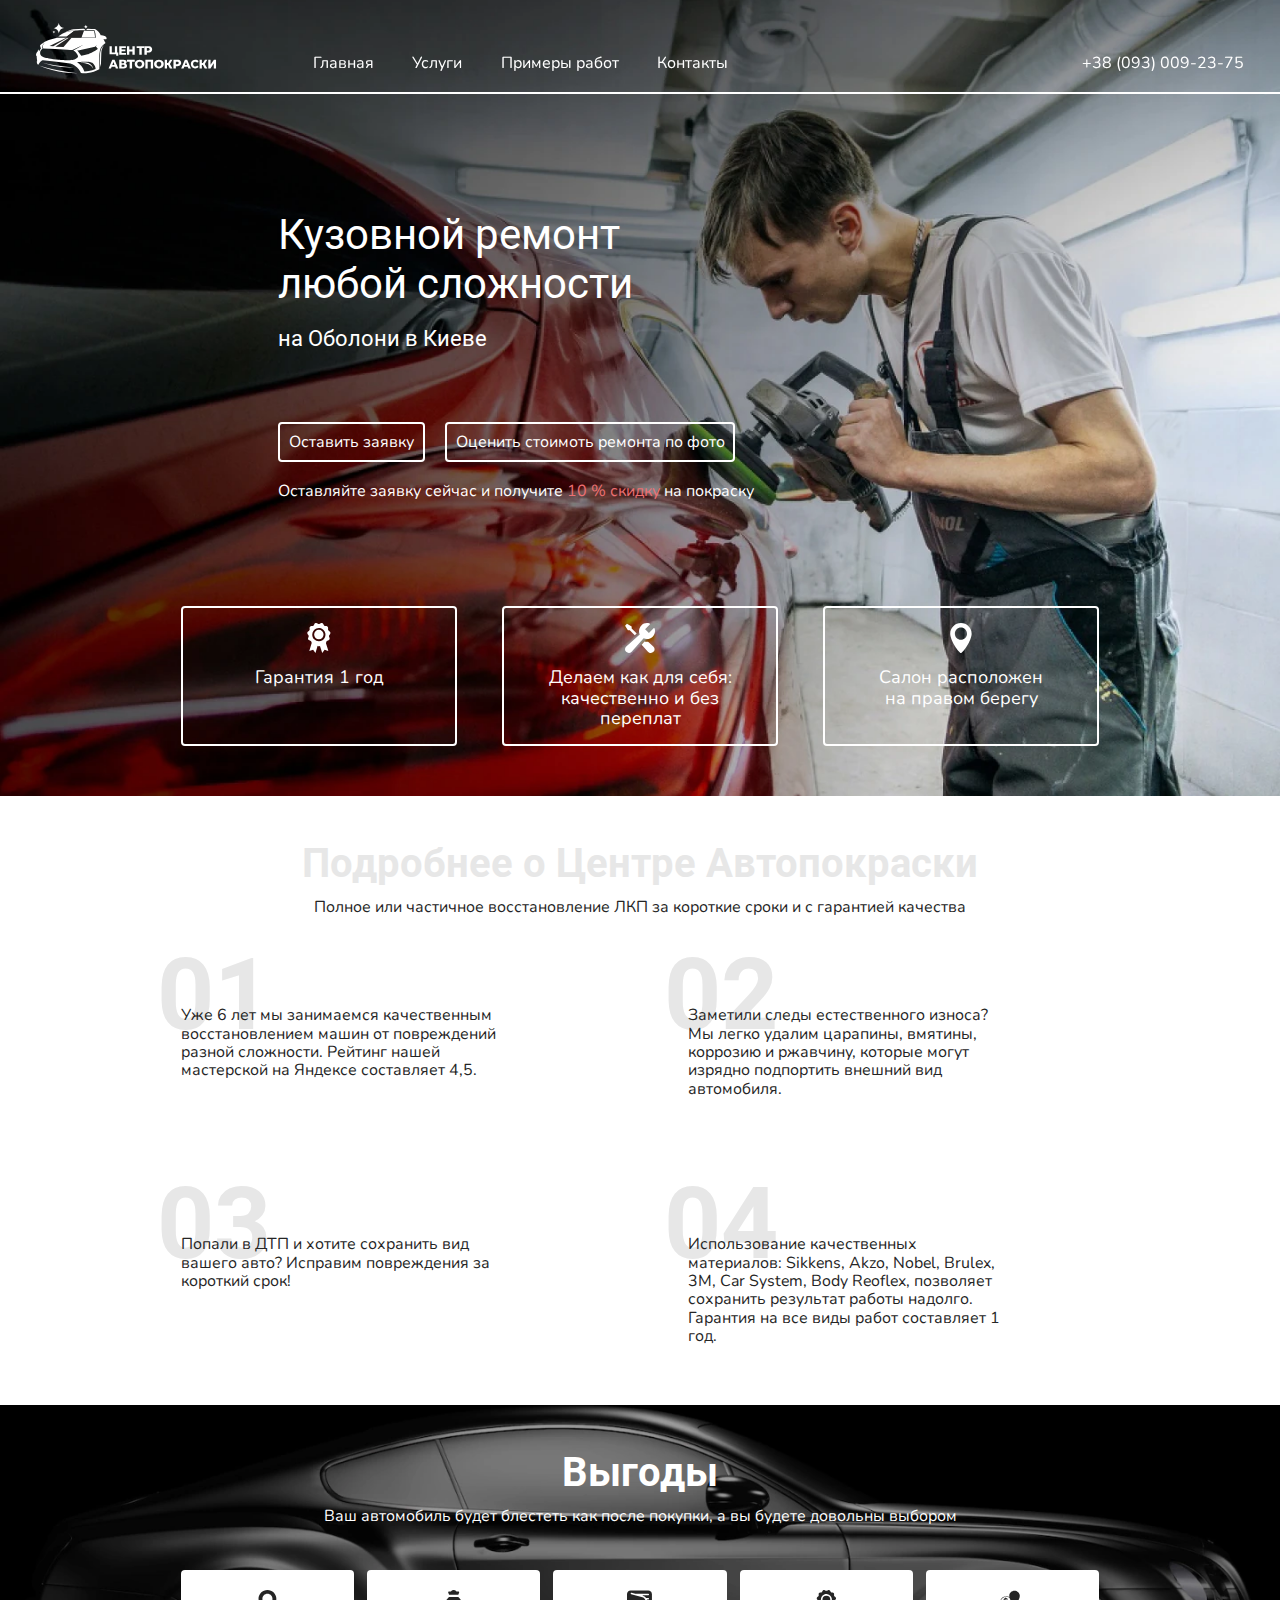
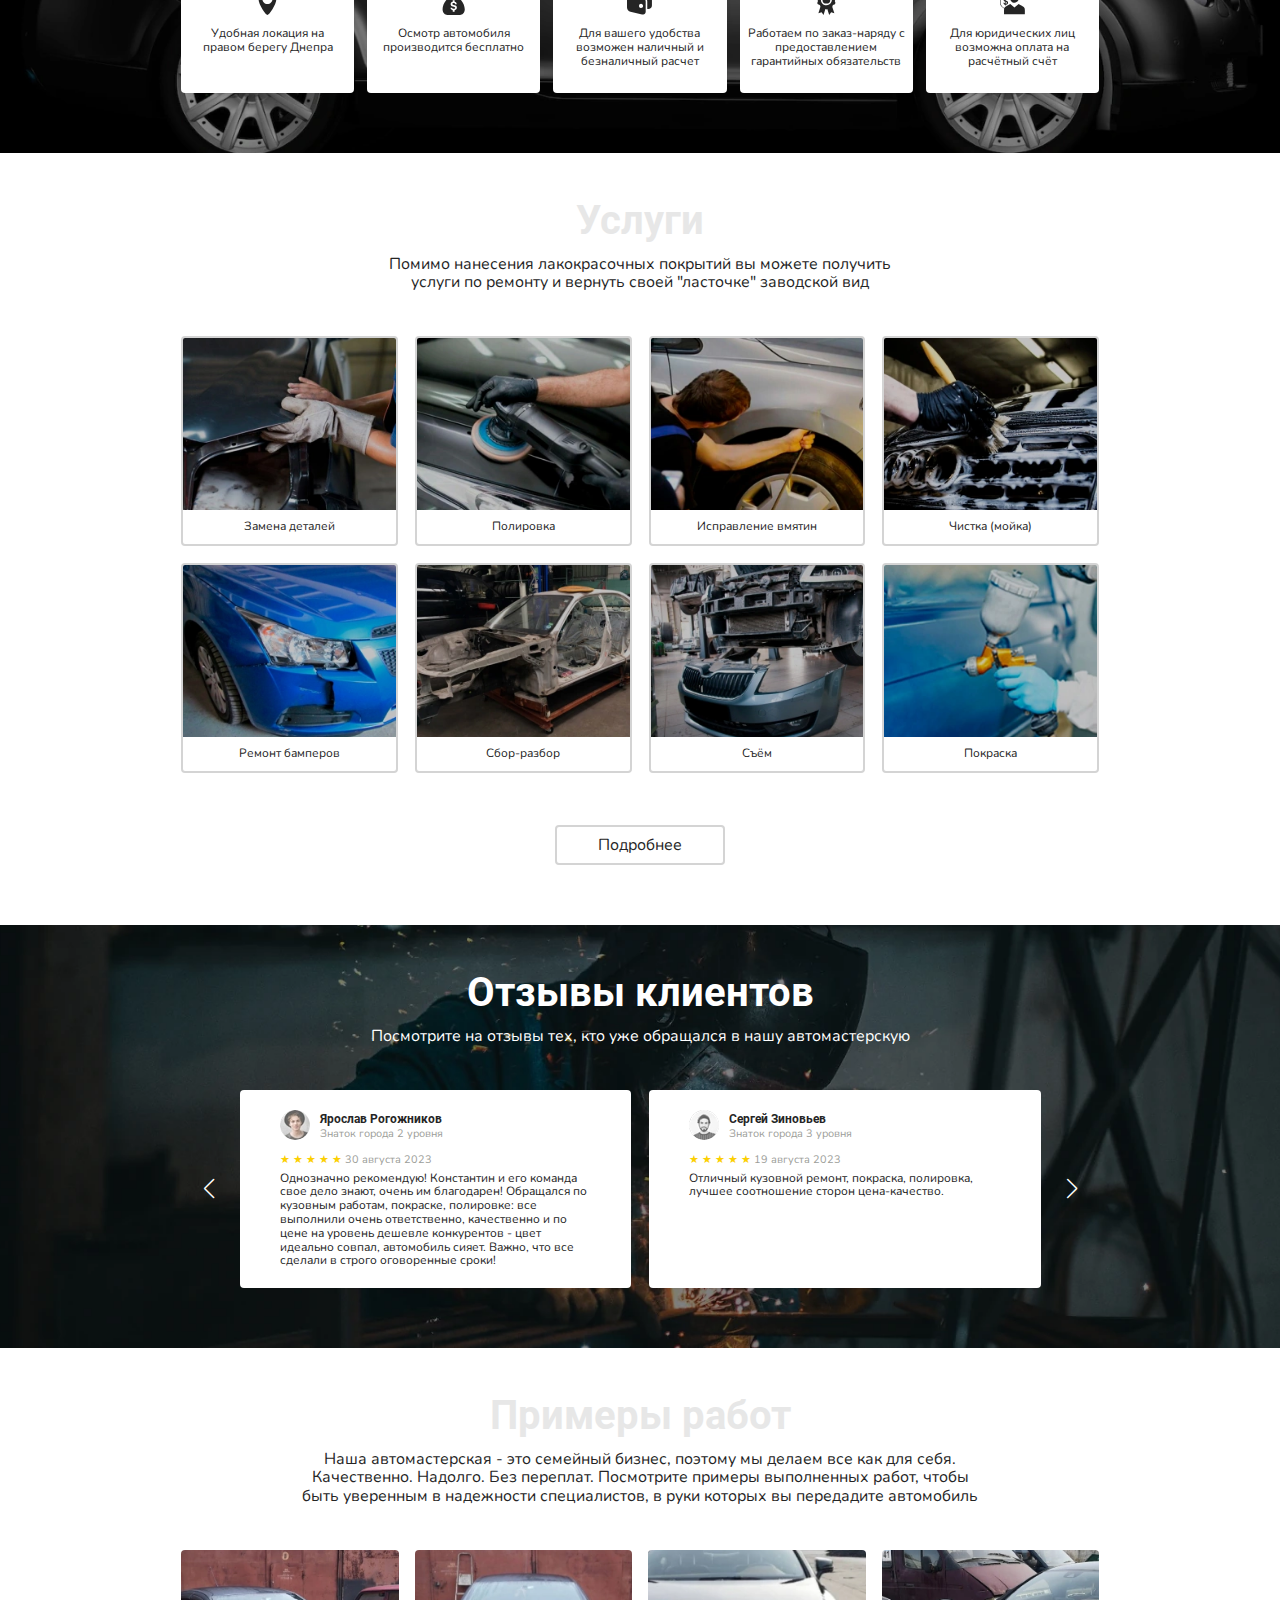
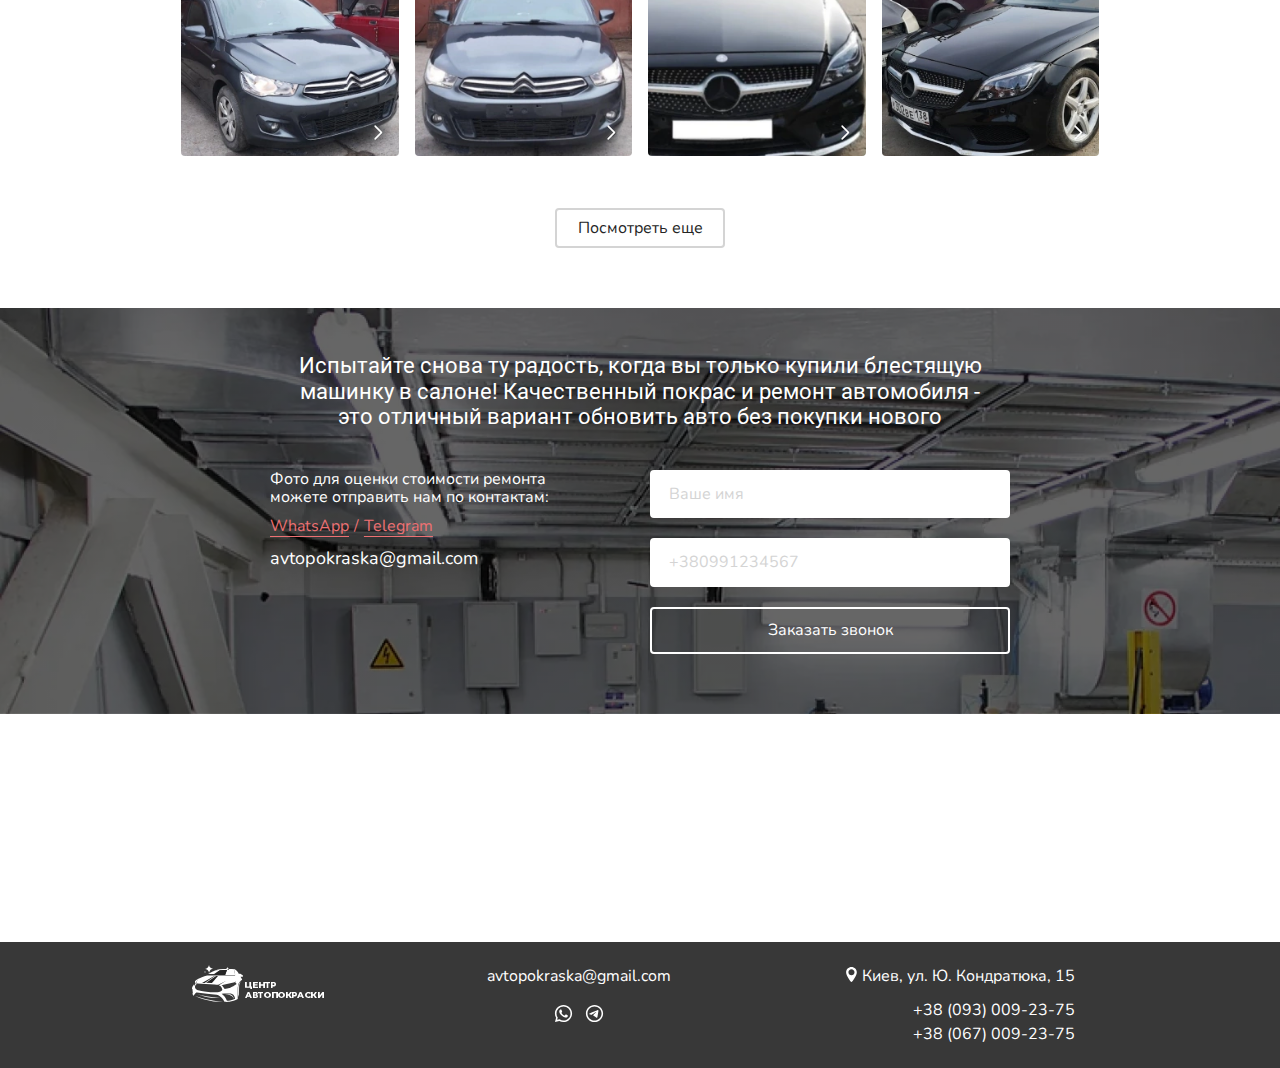
==== index.html @ 139433cf "first commit" ====
<!DOCTYPE html>
<html lang="ru">
  <head>
    <meta charset="UTF-8" />
    <meta name="viewport" content="width=device-width, initial-scale=1.0" />
    <title>Центр автопокраски</title>

    <!-- Styles -->
    <link rel="stylesheet" href="./css/swiper-bundle.min.css" />
    <link rel="stylesheet" href="./css/main.min.css" />
  </head>
  <body>
    <div class="wrapper">
      <!-- Header -->
      <header class="header header-main text-secondary" id="header">
        <div class="header__container">
          <nav class="header__nav">
            <a href="index.html">
              <img
                class="header__logo"
                src="/images/logo-header.svg"
                alt="Логотип центра автопокраски"
              />
            </a>
            <ul class="header__menu">
              <li><a class="link-header" href="#">Главная</a></li>
              <li><a class="link-header" href="services.html">Услуги</a></li>
              <li>
                <a class="link-header" href="works.html">Примеры работ</a>
              </li>
              <li><a class="link-header" href="contacts.html">Контакты</a></li>
            </ul>
            <button class="header__burger menu-btn-open" type="button">
              <svg class="header__burger-icon icon__secondary">
                <use href="/images/icons.svg#icon-burger"></use>
              </svg>
            </button>
          </nav>
          <address class="header__address">
            <div class="header__location icon-text-address">
              <svg class="icon__secondary" width="15" height="15">
                <use href="/images/icons.svg#icon-location"></use>
              </svg>
              <p class="header__location-text">Киев, ул. Ю. Кондратюка, 15</p>
            </div>
            <a class="link-tel link-tel__header" href="tel:+380930092375"
              >+38 (093) 009-23-75</a
            >
          </address>
          <div class="mobile-menu">
            <div class="mobile-menu__wrapper">
              <button
                class="mobile-menu__btn-close menu-btn-close"
                type="button"
              >
                <svg
                  class="mobile-menu__icon-close icon__secondary"
                  width="13"
                  height="13"
                >
                  <use href="/images/icons.svg#icon-close"></use>
                </svg>
              </button>
              <div class="mobile-menu__container">
                <nav class="mobile-menu__nav">
                  <ul class="mobile-menu__menu">
                    <li class="mobile-menu__menu-item">
                      <a href="index.html">Главная</a>
                    </li>
                    <li class="mobile-menu__menu-item">
                      <a href="services.html">Услуги</a>
                    </li>
                    <li class="mobile-menu__menu-item">
                      <a href="works.html">Примеры работ</a>
                    </li>
                    <li class="mobile-menu__menu-item">
                      <a href="contacts.html">Контакты</a>
                    </li>
                  </ul>
                </nav>
                <address>
                  <ul>
                    <li class="mobile-menu__address-item">
                      <a href="tel:+380930092375">+38 (093) 009-23-75</a>
                    </li>
                    <li class="mobile-menu__address-item">
                      <a href="tel:+380670092375">+38 (067) 009-23-75</a>
                    </li>
                  </ul>
                </address>
              </div>
            </div>
          </div>
        </div>
      </header>
      <main>
        <!-- Hero-section -->
        <section class="hero-section text-secondary" id="hero-section">
          <div class="container">
            <div class="hero-section__container">
              <h1 class="hero-section__title">
                Кузовной ремонт любой сложности
                <span class="hero-section__title--span"
                  >на Оболони в Киеве</span
                >
              </h1>
              <div class="hero-section__links">
                <a class="hero-section__link link-border" href="contacts.html"
                  >Оставить заявку</a
                >
                <a class="hero-section__link link-border" href="contacts.html"
                  >Оценить стоимоть ремонта по фото</a
                >
              </div>
              <p class="hero-section__text--m">
                Оставляйте заявку сейчас <br />
                и получите
                <span class="text-accent">10 % скидку</span>
                на покраску
              </p>
              <p class="hero-section__text--t">
                Оставляйте заявку сейчас и получите
                <span class="text-accent">10 % скидку</span>
                на покраску
              </p>
            </div>
            <ul class="hero-section__list">
              <li class="hero-section__list-item">
                <svg class="hero-section__list-icon">
                  <use href="/images/icons.svg#icon-medal"></use>
                </svg>
                <p class="hero-section__list-text">Гарантия 1 год</p>
              </li>
              <li class="hero-section__list-item">
                <svg class="hero-section__list-icon">
                  <use href="/images/icons.svg#icon-tools"></use>
                </svg>
                <p class="hero-section__list-text">
                  Делаем как для себя: качественно и без переплат
                </p>
              </li>
              <li class="hero-section__list-item">
                <svg class="hero-section__list-icon">
                  <use href="/images/icons.svg#icon-location"></use>
                </svg>
                <p class="hero-section__list-text">
                  Салон расположен <br />на правом берегу
                </p>
              </li>
            </ul>
          </div>
        </section>

        <!-- About-section -->
        <section class="about-section section" id="about-section">
          <div class="container">
            <header class="about-section__heading text-centered">
              <h2 class="section__title section__title--primary">
                Подробнее о Центре Автопокраски
              </h2>
              <p class="section__heading-text">
                Полное или частичное восстановление ЛКП за короткие сроки и с
                гарантией качества
              </p>
            </header>
            <ul class="about-section__list">
              <li class="about-section__item about-section__item--01">
                <p>
                  Уже 6 лет мы занимаемся качественным восстановлением машин от
                  повреждений разной сложности. Рейтинг нашей мастерской на
                  Яндексе составляет 4,5.
                </p>
              </li>
              <li class="about-section__item about-section__item--02">
                <p>
                  Заметили следы естественного износа? Мы легко удалим царапины,
                  вмятины, коррозию и ржавчину, которые могут изрядно подпортить
                  внешний вид автомобиля.
                </p>
              </li>
              <li class="about-section__item about-section__item--03">
                <p>
                  Попали в ДТП и хотите сохранить вид вашего авто? Исправим
                  повреждения за короткий срок!
                </p>
              </li>
              <li class="about-section__item about-section__item--04">
                <p>
                  Использование качественных материалов: Sikkens, Akzo, Nobel,
                  Brulex, 3M, Car System, Body Reoflex, позволяет сохранить
                  результат работы надолго. Гарантия на все виды работ
                  составляет 1 год.
                </p>
              </li>
            </ul>
          </div>
        </section>

        <!-- Gains-section -->
        <section class="gains-section section text-centered" id="gains-section">
          <div class="container">
            <header class="section__heading text-secondary">
              <h2 class="section__title">Выгоды</h2>
              <p class="section__heading-text">
                Ваш автомобиль будет блестеть как после покупки, а вы будете
                довольны выбором
              </p>
            </header>
            <ul class="gains-section__list">
              <li class="gains-section__list-item">
                <svg class="icon__primary gains-section__list-icon">
                  <use href="/images/icons.svg#icon-location"></use>
                </svg>
                <p class="gains-section__list-text">
                  Удобная локация на <br />
                  правом берегу Днепра
                </p>
              </li>
              <li class="gains-section__list-item">
                <svg class="icon__primary gains-section__list-icon">
                  <use href="/images/icons.svg#icon-pouch-dollar"></use>
                </svg>
                <p class="gains-section__list-text">
                  Осмотр автомобиля <br />производится бесплатно
                </p>
              </li>
              <li class="gains-section__list-item">
                <svg class="icon__primary gains-section__list-icon">
                  <use href="/images/icons.svg#icon-purse"></use>
                </svg>
                <p class="gains-section__list-text">
                  Для вашего удобства возможен наличный и безналичный расчет
                </p>
              </li>
              <li class="gains-section__list-item">
                <svg class="icon__primary gains-section__list-icon">
                  <use href="/images/icons.svg#icon-medal"></use>
                </svg>
                <p class="gains-section__list-text gains-section__list-text--0">
                  Работаем по заказ-наряду <br />с гарантийными обязательствами
                </p>
                <p class="gains-section__list-text gains-section__list-text--m">
                  Работаем по заказ-наряду с предоставлением гарантийных
                  обязательств
                </p>
              </li>
              <li class="gains-section__list-item">
                <svg class="icon__primary gains-section__list-icon">
                  <use href="/images/icons.svg#icon-man-dollar"></use>
                </svg>
                <p class="gains-section__list-text">
                  Для юридических лиц возможна оплата на расчётный счёт
                </p>
              </li>
            </ul>
          </div>
        </section>

        <!-- Services-section -->
        <section
          class="services-section section text-centered"
          id="services-section"
        >
          <div class="container">
            <header class="section__heading">
              <h2 class="section__title section__title--primary">Услуги</h2>
              <p class="section__heading-text services-section__text">
                Помимо нанесения лакокрасочных покрытий вы можете получить
                услуги по ремонту и вернуть своей "ласточке" заводской вид
              </p>
            </header>
            <ul class="services-section__list">
              <li class="services-section__item service-card">
                <a class="service-card__link" href="services.html">
                  <div class="service-card__image service-card__image--1"></div>
                  <p class="service-card__text">Замена деталей</p>
                </a>
              </li>
              <li class="services-section__item service-card">
                <a class="service-card__link" href="services.html">
                  <div class="service-card__image service-card__image--2"></div>
                  <p class="service-card__text">Полировка</p>
                </a>
              </li>
              <li class="services-section__item service-card">
                <a class="service-card__link" href="services.html">
                  <div class="service-card__image service-card__image--3"></div>
                  <p class="service-card__text">Исправление вмятин</p>
                </a>
              </li>
              <li class="services-section__item service-card">
                <a class="service-card__link" href="services.html">
                  <div class="service-card__image service-card__image--4"></div>
                  <p class="service-card__text">Чистка (мойка)</p>
                </a>
              </li>
              <li class="services-section__item service-card">
                <a class="service-card__link" href="services.html">
                  <div class="service-card__image service-card__image--5"></div>
                  <p class="service-card__text">Ремонт бамперов</p>
                </a>
              </li>
              <li class="services-section__item service-card">
                <a class="service-card__link" href="services.html">
                  <div class="service-card__image service-card__image--6"></div>
                  <p class="service-card__text">Сбор-разбор</p>
                </a>
              </li>
              <li class="services-section__item service-card">
                <a class="service-card__link" href="services.html">
                  <div class="service-card__image service-card__image--7"></div>
                  <p class="service-card__text">Съём</p>
                </a>
              </li>
              <li class="services-section__item service-card">
                <a class="service-card__link" href="services.html">
                  <div class="service-card__image service-card__image--8"></div>
                  <p class="service-card__text">Покраска</p>
                </a>
              </li>
            </ul>
          </div>
          <a class="link-border link-section" href="services.html"
            >Подробнее
          </a>
        </section>

        <!-- Feedback-section -->
        <section class="feedback-section section" id="feedback-section">
          <div class="container">
            <header class="section__heading text-centered text-secondary">
              <h2 class="section__title">Отзывы клиентов</h2>
              <p class="section__heading-text">
                Посмотрите на отзывы тех, кто уже обращался в нашу
                автомастерскую
              </p>
            </header>

            <div class="swiper-container">
              <div class="swiper-button-prev"></div>
              <div class="swiper swiper-feedback swiperFeedback">
                <div class="swiper-wrapper">
                  <div class="swiper-slide feedback-card">
                    <div class="feedback-card__heading">
                      <picture>
                        <source
                          type="image/webp"
                          srcset="
                            ./images/feedback-photo1.webp    1x,
                            ./images/feedback-photo1@2x.webp 2x
                          "
                        />
                        <img
                          class="feedback-card__user-photo"
                          src="./images/feedback-photo1.png"
                          srcset="
                            ./images/feedback-photo1.png    1x,
                            ./images/feedback-photo1@2x.png 2x
                          "
                          alt="Фото пользователя"
                        />
                      </picture>

                      <div class="feedback-card__inner">
                        <h4 class="feedback-card__user-name">
                          Ярослав Рогожников
                        </h4>
                        <p
                          class="feedback-card__user-status feedback-card__meta text-meta"
                        >
                          Знаток города 2 уровня
                        </p>
                      </div>
                    </div>

                    <p class="feedback-card__meta text-meta">
                      <span class="text-meta-symbol"
                        >&#9733; &#9733; &#9733; &#9733; &#9733;</span
                      >
                      30 августа 2023
                    </p>
                    <p>
                      Однозначно рекомендую! Константин и его команда свое дело
                      знают, очень им благодарен! Обращался по кузовным работам,
                      покраске, полировке: все выполнили очень ответственно,
                      качественно и по цене на уровень дешевле конкурентов -
                      цвет идеально совпал, автомобиль сияет. Важно, что все
                      сделали в строго оговоренные сроки!
                    </p>
                  </div>

                  <div class="swiper-slide feedback-card">
                    <div class="feedback-card__heading">
                      <picture>
                        <source
                          type="image/webp"
                          srcset="
                            ./images/feedback-photo2.webp    1x,
                            ./images/feedback-photo2@2x.webp 2x
                          "
                        />
                        <img
                          class="feedback-card__user-photo"
                          src="./images/feedback-photo2.png"
                          srcset="
                            ./images/feedback-photo2.png    1x,
                            ./images/feedback-photo2@2x.png 2x
                          "
                          alt="Фото пользователя"
                        />
                      </picture>

                      <div class="feedback-card__inner">
                        <h4 class="feedback-card__user-name">
                          Сергей Зиновьев
                        </h4>
                        <p
                          class="feedback-card__user-status feedback-card__meta text-meta"
                        >
                          Знаток города 3 уровня
                        </p>
                      </div>
                    </div>

                    <p class="feedback-card__meta text-meta">
                      <span class="text-meta-symbol"
                        >&#9733; &#9733; &#9733; &#9733; &#9733;</span
                      >
                      19 августа 2023
                    </p>
                    <p>
                      Отличный кузовной ремонт, покраска, полировка, лучшее
                      соотношение сторон цена-качество.
                    </p>
                  </div>

                  <div class="swiper-slide feedback-card">
                    <div class="feedback-card__heading">
                      <picture>
                        <source
                          type="image/webp"
                          srcset="
                            ./images/feedback-photo3.webp    1x,
                            ./images/feedback-photo3@2x.webp 2x
                          "
                        />
                        <img
                          class="feedback-card__user-photo"
                          src="./images/feedback-photo3.png"
                          srcset="
                            ./images/feedback-photo3.png    1x,
                            ./images/feedback-photo3@2x.png 2x
                          "
                          alt="Фото пользователя"
                        />
                      </picture>

                      <div class="feedback-card__inner">
                        <h4 class="feedback-card__user-name">Айя С.</h4>
                        <p
                          class="feedback-card__user-status feedback-card__meta text-meta"
                        >
                          Знаток города 2 уровня
                        </p>
                      </div>
                    </div>

                    <p class="feedback-card__meta text-meta">
                      <span class="text-meta-symbol"
                        >&#9733; &#9733; &#9733; &#9733; &#9733;</span
                      >
                      6 марта 2023
                    </p>
                    <p>
                      Ударили в правое заднее крыло, когда ехал на работу. Стала
                      искать поблизости автосервис. Нашла "Центр Автопокраски"
                      на Кондратюка. Ребята очень быстро приехали на помощь с
                      эвакуатором и отвезли в сервис. Сделали хорошо, очень
                      быстро и очень качественно. Действительно хорошие ребята.
                      Советую
                    </p>
                  </div>

                  <div class="swiper-slide feedback-card">
                    <div class="feedback-card__heading">
                      <picture>
                        <source
                          type="image/webp"
                          srcset="
                            ./images/feedback-photo4.webp    1x,
                            ./images/feedback-photo4@2x.webp 2x
                          "
                        />
                        <img
                          class="feedback-card__user-photo"
                          src="./images/feedback-photo4.png"
                          srcset="
                            ./images/feedback-photo4.png    1x,
                            ./images/feedback-photo4@2x.png 2x
                          "
                          alt="Фото пользователя"
                        />
                      </picture>

                      <div class="feedback-card__inner">
                        <h4 class="feedback-card__user-name">
                          Viktor Malashin
                        </h4>
                        <p
                          class="feedback-card__user-status feedback-card__meta text-meta"
                        >
                          Знаток города 2 уровня
                        </p>
                      </div>
                    </div>

                    <p class="feedback-card__meta text-meta">
                      <span class="text-meta-symbol"
                        >&#9733; &#9733; &#9733; &#9733; &#9733;</span
                      >
                      5 декабря 2023
                    </p>
                    <p>
                      Отличные люди, хорошо делают, приятная обстановка, дёшево
                      и качественно!!!
                    </p>
                  </div>
                </div>
              </div>
              <div class="swiper-button-next"></div>
            </div>
          </div>
        </section>

        <!-- Works-section -->
        <section class="works-section section text-centered" id="works-section">
          <div class="container">
            <header class="section__heading">
              <h2 class="section__title section__title--primary">
                Примеры работ
              </h2>
              <p class="section__heading-text works-section__text">
                Наша автомастерская - это семейный бизнес, поэтому мы делаем все
                как для себя.
              </p>
              <p class="section__heading-text works-section__text">
                Качественно. Надолго. Без переплат. Посмотрите примеры
                выполненных работ, чтобы быть уверенным в надежности
                специалистов, в руки которых вы передадите автомобиль
              </p>
            </header>
            <ul class="works-section__list">
              <li class="work-card">
                <input
                  type="checkbox"
                  class="work-card__toggle-checkbox"
                  id="workCardToggle1"
                />
                <label for="workCardToggle1" class="work-card__toggle-label">
                  <picture>
                    <source
                      type="image/webp"
                      srcset="
                        ./images/work1-before.webp    1x,
                        ./images/work1-before@2x.webp 2x
                      "
                    />
                    <img
                      class="work-card__img work-card__img--before"
                      id="img1-before"
                      src="./images/work1-before.jpg"
                      srcset="
                        ./images/work1-before.jpg    1x,
                        ./images/work1-before@2x.jpg 2x
                      "
                      alt="Разбитый Ситроен без переднего бампера до ремонта (вид на передне правое крыло)"
                    />
                  </picture>

                  <picture>
                    <source
                      type="image/webp"
                      srcset="
                        ./images/work1-after.webp    1x,
                        ./images/work1-after@2x.webp 2x
                      "
                    />
                    <img
                      class="work-card__img work-card__img--after"
                      id="img1-after"
                      src="./images/work1-after.jpg"
                      srcset="
                        ./images/work1-after.jpg    1x,
                        ./images/work1-after@2x.jpg 2x
                      "
                      alt="Сине-серый Ситроен после ремонта и покраски (вид на передне правое крыло)"
                    />
                  </picture>
                </label>
                <svg
                  class="work-card__next icon__secondary"
                  width="9"
                  height="15"
                >
                  <use href="/images/icons.svg#icon-next"></use>
                </svg>
              </li>

              <li class="work-card">
                <input
                  type="checkbox"
                  class="work-card__toggle-checkbox"
                  id="workCardToggle2"
                />
                <label for="workCardToggle2" class="work-card__toggle-label">
                  <picture>
                    <source
                      type="image/webp"
                      srcset="
                        ./images/work2-before.webp    1x,
                        ./images/work2-before@2x.webp 2x
                      "
                    />
                    <img
                      class="work-card__img work-card__img--before"
                      id="img2-before"
                      src="./images/work2-before.jpg"
                      srcset="
                        ./images/work2-before.jpg    1x,
                        ./images/work2-before@2x.jpg 2x
                      "
                      alt="Разбитый Ситроен без переднего бампера до ремонта (вид спереди)"
                    />
                  </picture>

                  <picture>
                    <source
                      type="image/webp"
                      srcset="
                        ./images/work2-after.webp    1x,
                        ./images/work2-after@2x.webp 2x
                      "
                    />
                    <img
                      class="work-card__img work-card__img--after"
                      id="img2-after"
                      src="./images/work2-after.jpg"
                      srcset="
                        ./images/work2-after.jpg    1x,
                        ./images/work2-after@2x.jpg 2x
                      "
                      alt="Сине-серый Ситроен после ремонта и покраски (вид спереди)"
                    />
                  </picture>
                </label>
                <svg
                  class="work-card__next icon__secondary"
                  width="9"
                  height="15"
                >
                  <use href="/images/icons.svg#icon-next"></use>
                </svg>
              </li>

              <li class="work-card">
                <input
                  type="checkbox"
                  class="work-card__toggle-checkbox"
                  id="workCardToggle3"
                />
                <label for="workCardToggle3" class="work-card__toggle-label">
                  <picture>
                    <source
                      type="image/webp"
                      srcset="
                        ./images/work3-before.webp    1x,
                        ./images/work3-before@2x.webp 2x
                      "
                    />
                    <img
                      class="work-card__img work-card__img--before"
                      id="img3-before"
                      src="./images/work3-before.jpg"
                      srcset="
                        ./images/work3-before.jpg    1x,
                        ./images/work3-before@2x.jpg 2x
                      "
                      alt="Мерседес до покраски (вид спереди)"
                    />
                  </picture>

                  <picture>
                    <source
                      type="image/webp"
                      srcset="
                        ./images/work3-after.webp    1x,
                        ./images/work3-after@2x.webp 2x
                      "
                    />
                    <img
                      class="work-card__img work-card__img--after"
                      id="img3-after"
                      src="./images/work3-after.jpg"
                      srcset="
                        ./images/work3-after.jpg    1x,
                        ./images/work3-after@2x.jpg 2x
                      "
                      alt="Темно-синий Мерседес после покраски (вид спереди)"
                    />
                  </picture>
                </label>
                <svg
                  class="work-card__next icon__secondary"
                  width="9"
                  height="15"
                >
                  <use href="/images/icons.svg#icon-next"></use>
                </svg>
              </li>

              <li class="work-card">
                <input
                  type="checkbox"
                  class="work-card__toggle-checkbox"
                  id="workCardToggle4"
                />
                <label for="workCardToggle4" class="work-card__toggle-label">
                  <picture>
                    <source
                      type="image/webp"
                      srcset="
                        ./images/work4-before.webp    1x,
                        ./images/work4-before@2x.webp 2x
                      "
                    />
                    <img
                      class="work-card__img work-card__img--before"
                      id="img4-before"
                      src="./images/work4-before.jpg"
                      srcset="
                        ./images/work4-before.jpg    1x,
                        ./images/work4-before@2x.jpg 2x
                      "
                      alt="Мерседес до покраски (вид на переднее левое крыло)"
                    />
                  </picture>

                  <picture>
                    <source
                      type="image/webp"
                      srcset="
                        ./images/work4-after.webp    1x,
                        ./images/work4-after@2x.webp 2x
                      "
                    />
                    <img
                      class="work-card__img work-card__img--after"
                      id="img4-after"
                      src="./images/work4-after.jpg"
                      srcset="
                        ./images/work4-after.jpg    1x,
                        ./images/work4-after@2x.jpg 2x
                      "
                      alt="Темно-синий Мерседес после покраски (вид на переднее левое крыло)"
                    />
                  </picture>
                </label>
                <svg
                  class="work-card__next icon__secondary"
                  width="9"
                  height="15"
                >
                  <use href="/images/icons.svg#icon-next"></use>
                </svg>
              </li>
            </ul>
            <a class="link-border link-section" href="works.html"
              >Посмотреть еще</a
            >
          </div>
        </section>

        <!-- Contact-section -->
        <section class="contact-section" id="contact-section-home">
          <div class="contact-section__wrapper">
            <div class="contact-section__container text-secondary">
              <h2 class="visually-hidden">Контакты</h2>
              <p class="contact-section__heading-text text-centered">
                Испытайте снова ту радость, когда вы только купили блестящую
                машинку в салоне! Качественный покрас и ремонт автомобиля - это
                отличный вариант обновить авто без покупки нового
              </p>
              <div class="contact-section__inner">
                <div class="contact-section__content">
                  <address class="contact-section__add">
                    <p class="contact-section__add-text">
                      Фото для оценки стоимости ремонта можете отправить нам по
                      контактам:
                    </p>
                    <div class="contact-section__apps">
                      <a
                        class="link-accent"
                        href="https://whatsapp/avtopokraska"
                        >WhatsApp</a
                      >
                      <p>/</p>
                      <a class="link-accent" href="https://t.me/s/avtopokraska"
                        >Telegram</a
                      >
                    </div>
                    <a
                      class="contact-section__email-link link-text"
                      href="mailto:avtopokraska@gmail.com"
                      >avtopokraska@gmail.com</a
                    >
                  </address>
                  <form
                    class="contact-section__form call-form"
                    name="contact-form"
                    autocomplete="off"
                  >
                    <div class="input__form-field">
                      <label
                        class="input__label visually-hidden"
                        for="user-name"
                        >Ваше имя</label
                      >
                      <input
                        class="input__control"
                        type="text"
                        name="user-name"
                        id="user-name"
                        placeholder="Ваше имя"
                        required
                      />
                    </div>

                    <div class="input__form-field">
                      <label class="input__label visually-hidden" for="user-tel"
                        >+38-123-456-78-90</label
                      >
                      <input
                        class="input__control"
                        type="tel"
                        name="user-tel"
                        id="user-tel"
                        pattern="\+38[0-9]{10}"
                        placeholder="+380991234567"
                        required
                      />
                    </div>

                    <button
                      class="button-order contact-section__form-button submit-btn"
                      type="submit"
                    >
                      Заказать звонок
                    </button>
                  </form>
                </div>
              </div>
            </div>
          </div>
          <iframe
            class="contact-section__map"
            src="https://www.google.com/maps/embed?pb=!1m18!1m12!1m3!1d1268.2323512430671!2d30.464360013375558!3d50.525526147618535!2m3!1f0!2f0!3f0!3m2!1i1024!2i768!4f13.1!3m3!1m2!1s0x40d4d28b1f1d4905%3A0xbfe284b5cde389b!2z0YPQuy4g0K7RgNC40Y8g0JrQvtC90LTRgNCw0YLRjtC60LAsIDE1LCDQmtC40LXQsiwgMDIwMDA!5e0!3m2!1sru!2sua!4v1718128025096!5m2!1sru!2sua"
            allowfullscreen=""
            loading="lazy"
            referrerpolicy="no-referrer-when-downgrade"
          >
          </iframe>
        </section>
      </main>

      <!-- Footer -->
      <footer class="footer text-secondary">
        <div class="container">
          <!-- Footer-mobile -->
          <div class="footer-m">
            <a href="index.html">
              <img
                class="footer-m__logo"
                src="/images/logo-footer.svg"
                alt="Логотип центра автопокраски"
              />
            </a>

            <address>
              <ul class="footer-m__address-list text-centered">
                <li>
                  <a href="tel:+380930092375">+38 (093) 009-23-75</a>
                </li>
                <li>
                  <p>Киев, ул. Кондратюка, 15</p>
                </li>
                <li>
                  <a href="mailto:avtopokraska@gmail.com"
                    >avtopokraska@gmail.com</a
                  >
                </li>
                <li>
                  <div class="footer__social-icons">
                    <a href="https://whatsapp/avtopokraska">
                      <svg class="icon__accent" width="25" height="25">
                        <use href="/images/icons.svg#icon-whatsapp"></use>
                      </svg>
                    </a>

                    <a href="https://t.me/s/avtopokraska">
                      <svg class="icon__accent" width="25" height="25">
                        <use href="/images/icons.svg#icon-telegram"></use>
                      </svg>
                    </a>
                  </div>
                </li>
              </ul>
            </address>
          </div>

          <!-- Footer-tablet -->
          <div class="footer-t">
            <a href="index.html">
              <img
                class="footer-t__logo"
                src="/images/logo-footer.svg"
                alt="Логотип центра автопокраски"
              />
            </a>
            <address class="footer-t__address">
              <ul class="footer-t__social-list text-centered">
                <li class="footer-t__social-item">
                  <a class="link-text" href="mailto:avtopokraska@gmail.com"
                    >avtopokraska@gmail.com</a
                  >
                </li>
                <li class="footer-t__social-item">
                  <div class="footer__social-icons">
                    <a href="https://whatsapp/avtopokraska">
                      <svg class="icon__accent" width="25" height="25">
                        <use href="/images/icons.svg#icon-whatsapp"></use>
                      </svg>
                    </a>

                    <a href="https://t.me/s/avtopokraska">
                      <svg class="icon__accent" width="25" height="25">
                        <use href="/images/icons.svg#icon-telegram"></use>
                      </svg>
                    </a>
                  </div>
                </li>
              </ul>
              <ul class="footer-t__address-list">
                <li class="footer-t__address-item icon-text-address">
                  <svg class="icon__secondary" width="15" height="15">
                    <use href="/images/icons.svg#icon-location"></use>
                  </svg>
                  <p>Киев, ул. Ю. Кондратюка, 15</p>
                </li>
                <li class="footer-t__address-item">
                  <a
                    class="footer-t__address-link link-tel link-tel__footer"
                    href="tel:+380930092375"
                    >+38 (093) 009-23-75</a
                  >
                  <a
                    class="footer-t__address-link link-tel link-tel__footer"
                    href="tel:+380670092375"
                    >+38 (067) 009-23-75</a
                  >
                </li>
              </ul>
            </address>
          </div>

          <!-- Footer-desktop -->
          <div class="footer-d">
            <div class="footer-d__container">
              <a href="index.html">
                <img
                  class="footer-d__logo"
                  src="/images/logo-footer.svg"
                  alt="Логотип центра автопокраски"
                />
              </a>
              <address class="footer-d__address">
                <ul class="footer-d__address-list">
                  <li class="footer-d__address-item icon-text-address">
                    <svg class="icon__secondary" width="15" height="15">
                      <use href="/images/icons.svg#icon-location"></use>
                    </svg>
                    <p>Киев, ул. Ю. Кондратюка, 15</p>
                  </li>
                  <li class="footer-d__address-item">
                    <a class="link-text" href="mailto:avtopokraska@gmail.com"
                      >avtopokraska@gmail.com</a
                    >
                  </li>
                  <li class="footer-d__address-item">
                    <div class="footer__social-icons">
                      <a href="https://whatsapp/avtopokraska">
                        <svg class="icon__accent" width="30" height="30">
                          <use href="/images/icons.svg#icon-whatsapp"></use>
                        </svg>
                      </a>

                      <a href="https://t.me/s/avtopokraska">
                        <svg class="icon__accent" width="30" height="30">
                          <use href="/images/icons.svg#icon-telegram"></use>
                        </svg>
                      </a>
                    </div>
                  </li>
                  <li class="footer-d__address-item">
                    <a
                      class="footer-d__address-link link-tel link-tel__footer"
                      href="tel:+380930092375"
                      >+38 (093) 009-23-75</a
                    >
                    <a
                      class="footer-d__address-link link-tel link-tel__footer"
                      href="tel:+380670092375"
                      >+38 (067) 009-23-75</a
                    >
                  </li>
                </ul>
              </address>
            </div>
          </div>
        </div>
      </footer>
    </div>

    <!-- Scripts -->
    <script src="./js/swiper-bundle.min.js"></script>
    <script src="./js/header.js"></script>
    <script src="./js/mobile-menu.js"></script>
    <script src="./js/slider-feedback.js"></script>
    <script src="./js/btn-change-label.js"></script>
  </body>
</html>
---- css/main.min.css ----
@font-face{font-display:swap;font-family:"Nunito";font-style:normal;font-weight:400;src:url("../fonts/nunito-v26-cyrillic_latin-regular.woff2") format("woff2"),url("../fonts/nunito-v26-cyrillic_latin-regular.ttf") format("truetype")}@font-face{font-display:swap;font-family:"Roboto";font-style:normal;font-weight:400;src:url("../fonts/roboto-v30-cyrillic_latin-regular.woff2") format("woff2"),url("../fonts/roboto-v30-cyrillic_latin-regular.ttf") format("truetype")}@font-face{font-display:swap;font-family:"Roboto";font-style:normal;font-weight:700;src:url("../fonts/roboto-v30-cyrillic_latin-700.woff2") format("woff2"),url("../fonts/roboto-v30-cyrillic_latin-700.ttf") format("truetype")}:root{font-size:16px;--primary: #252525;--secondary: #ffffff;--thirdly: #e7e7e7;--accent: #ed7173;--yellow: #fccf02;--element: #d4d4d4;--elements2: #9b9d98;--bg-section: #383838;--bg-popup: rgba(33, 33, 33, 1);--bg-backdrop: rgba(33, 33, 33, 0.3);--font-family-text: Nunito, sans-serif;--font-family-title: Roboto, sans-serif;--b-radius: 4px;--b-radius-2x2: 2px 2px 0 0}html{-webkit-box-sizing:border-box;box-sizing:border-box}*,*::before,*::after{-webkit-box-sizing:inherit;box-sizing:inherit}html,body{height:100%;margin:0}.wrapper{display:-webkit-box;display:-ms-flexbox;display:flex;-webkit-box-orient:vertical;-webkit-box-direction:normal;-ms-flex-direction:column;flex-direction:column;min-height:100%}main{-webkit-box-flex:1;-ms-flex-positive:1;flex-grow:1;display:-webkit-box;display:-ms-flexbox;display:flex;-webkit-box-orient:vertical;-webkit-box-direction:normal;-ms-flex-direction:column;flex-direction:column}body{color:var(--primary);background-color:var(--secondary);font-family:var(--font-family-text);font-size:.75rem;font-weight:400;line-height:1.15;margin:0}@media screen and (min-width: 1440px){body{font-size:1rem}}ul{list-style-type:none;margin:0;padding:0}a{text-decoration:none;color:inherit}address{font-style:normal}h1,h2,h3,h4,h5,h6,p{margin-top:0}p{margin-bottom:.5em}p:last-child{margin-bottom:0}.text-centered{text-align:center}.text-secondary{color:var(--secondary)}.text-accent{color:var(--accent)}.text-meta{color:var(--elements2)}.text-meta-symbol{color:var(--yellow)}.visually-hidden{position:absolute;left:-10000px;top:auto;width:1px;height:1px;overflow:hidden}.section{padding-top:40px;padding-bottom:40px}@media screen and (min-width: 768px){.section{padding-top:40px;padding-bottom:50px}}@media screen and (min-width: 960px){.section{padding-top:45px;padding-bottom:60px}}@media screen and (min-width: 1440px){.section{padding-top:60px;padding-bottom:90px}}.section__top-page{padding-top:100px;padding-bottom:80px}@media screen and (min-width: 768px){.section__top-page{padding-top:120px;padding-bottom:50px}}@media screen and (min-width: 960px){.section__top-page{padding-top:137px;padding-bottom:60px}}@media screen and (min-width: 1440px){.section__top-page{padding-top:154px;padding-bottom:90px}}.section__heading{margin:0 auto 30px}@media screen and (min-width: 960px){.section__heading{margin:0 auto 45px}}@media screen and (min-width: 1440px){.section__heading{margin:0 auto 60px}}.section__title{font-family:var(--font-family-title);font-size:.93rem;font-weight:700;line-height:1.17;margin-bottom:10px}@media screen and (min-width: 480px){.section__title{font-size:1.257rem}}@media screen and (min-width: 768px){.section__title{font-size:1.87rem}}@media screen and (min-width: 960px){.section__title{font-size:2.5rem}}@media screen and (min-width: 1440px){.section__title{font-size:3.37rem}}.section__title--primary{color:var(--thirdly)}.section__heading-text{max-width:260px;margin:0 auto}@media screen and (min-width: 480px){.section__heading-text{max-width:360px}}@media screen and (min-width: 768px){.section__heading-text{max-width:100%;font-size:1.17em}}@media screen and (min-width: 960px){.section__heading-text{font-size:1.33em}}@media screen and (min-width: 1440px){.section__heading-text{font-size:1.25em}}.button-order{display:block;font-family:inherit;font-size:.75rem;padding:.65em 1.5em;color:var(--secondary);background-color:rgba(0,0,0,0);border:2px solid var(--secondary);border-radius:var(--b-radius);cursor:pointer;-webkit-transition:border-color,color,background-color .2s;transition:border-color,color,background-color .2s}@media screen and (min-width: 768px){.button-order{font-size:1rem;padding:.66em 1.18em}}@media screen and (min-width: 768px){.button-order:hover{color:var(--secondary);background-color:var(--accent);border-color:var(--accent)}}.button-text{display:block;width:-webkit-fit-content;width:-moz-fit-content;width:fit-content;font-family:inherit;font-size:inherit;padding:.4em;color:var(--accent);background-color:rgba(0,0,0,0);border:none;margin:0 auto;cursor:pointer;-webkit-transition:color .3s;transition:color .3s}@media screen and (min-width: 960px){.button-text{color:currentColor}}@media screen and (min-width: 960px){.button-text:hover{color:var(--accent)}}.button-close{position:absolute;font-family:inherit;font-size:1.25rem;padding:.1em .3em;color:var(--secondary);background-color:rgba(0,0,0,0);border:none;cursor:pointer}@media screen and (min-width: 768px){.button-close{font-size:2rem}}@media screen and (min-width: 960px){.button-close{font-size:2.37rem}}.swipe-button{position:absolute;top:50%;-webkit-transform:translateY(-50%);transform:translateY(-50%);background-color:rgba(0,0,0,0);border:none;padding:4px 8px;cursor:pointer;z-index:1200}@media screen and (min-width: 768px){.swipe-button{padding:10px 20px}}.swipe-button__btn-prev{-webkit-transform:rotate(180deg);transform:rotate(180deg);left:-36px}@media screen and (min-width: 768px){.swipe-button__btn-prev{left:-70px}}.swipe-button__btn-next{right:-36px}@media screen and (min-width: 768px){.swipe-button__btn-next{right:-70px}}.swipe-button__btn-icon{width:8px;height:14px}@media screen and (min-width: 768px){.swipe-button__btn-icon{width:18px;height:32px}}@media screen and (min-width: 960px){.swipe-button__btn-icon{width:22px;height:38px}}.feedback-card{display:-webkit-box;display:-ms-flexbox;display:flex;-webkit-box-orient:vertical;-webkit-box-direction:normal;-ms-flex-direction:column;flex-direction:column;height:auto;padding:20px 40px;background-color:var(--secondary);border-radius:var(--b-radius)}.feedback-card__heading{display:-webkit-box;display:-ms-flexbox;display:flex;gap:10px;margin-bottom:10px}.feedback-card__user-photo{width:30px;height:30px;border-radius:100%;-ms-flex-item-align:center;align-self:center}.feedback-card__inner{-ms-flex-item-align:center;align-self:center}.feedback-card__user-name{font-family:var(--font-family-title);font-weight:700;margin-bottom:2px}.feedback-card__meta{font-size:.91em}.feedback-card__user-status{margin-bottom:0}.icon-text-address{display:-webkit-box;display:-ms-flexbox;display:flex;gap:3px}.icon__primary{fill:var(--primary)}.icon__secondary{fill:var(--secondary)}.icon__accent{fill:currentColor}@media screen and (min-width: 960px){.icon__accent:hover{fill:var(--accent)}}.input__form-field{margin-bottom:1.33em}@media screen and (min-width: 768px){.input__form-field{margin-bottom:1.25em}}.input__label{display:block}.input__control{padding:8px 14px;width:100%;font-family:inherit;font-size:inherit;line-height:inherit;color:var(--primary);background-color:var(--secondary);border:2px solid var(--secondary);border-radius:var(--b-radius)}@media screen and (min-width: 768px){.input__control{padding:13px 17px}}.input__control:focus{border-color:var(--accent);outline:none}.input__control::-webkit-input-placeholder{font-size:inherit;line-height:inherit;color:var(--element)}.input__control::-moz-placeholder{font-size:inherit;line-height:inherit;color:var(--element)}.input__control:-ms-input-placeholder{font-size:inherit;line-height:inherit;color:var(--element)}.input__control::-ms-input-placeholder{font-size:inherit;line-height:inherit;color:var(--element)}.input__control::placeholder{font-size:inherit;line-height:inherit;color:var(--element)}.input__control:focus::-webkit-input-placeholder{color:var(--accent)}.input__control:focus::-moz-placeholder{color:var(--accent)}.input__control:focus:-ms-input-placeholder{color:var(--accent)}.input__control:focus::-ms-input-placeholder{color:var(--accent)}.input__control:focus::placeholder{color:var(--accent)}.input__textarea{resize:none;height:min(20vw,120px)}input[type=checkbox]{width:1.1em;height:1.1em;cursor:pointer}.link-header{color:var(--secondary);-webkit-text-decoration:2px underline solid rgba(0,0,0,0);text-decoration:2px underline solid rgba(0,0,0,0);text-underline-position:under;-webkit-transition:text-decoration-color .3s;transition:text-decoration-color .3s}@media screen and (min-width: 960px){.link-header:hover,.link-header:active,.link-header:target,.link-header:focus{text-decoration-color:currentColor}}.link-tel{scale:1;-webkit-transition:scale .5s;transition:scale .5s}@media screen and (min-width: 960px){.link-tel__header:hover{scale:1.3}}@media screen and (min-width: 960px){.link-tel__footer:hover{scale:1.1}}.link-border{display:block;padding:.55em;border:2px solid currentColor;border-radius:var(--b-radius);-webkit-transition:border-color,color,background-color .2s;transition:border-color,color,background-color .2s}@media screen and (min-width: 768px){.link-border{font-size:1rem}}@media screen and (min-width: 960px){.link-border:hover{color:var(--secondary);background-color:var(--accent);border-color:var(--accent)}}.link-section{width:100%;max-width:136px;margin:35px auto 0;color:var(--primary);border-color:var(--element)}@media screen and (min-width: 768px){.link-section{max-width:170px;margin-top:52px}}@media screen and (min-width: 1440px){.link-section{margin-top:72px}}.link-text{color:currentColor;-webkit-transition:color .3s;transition:color .3s}@media screen and (min-width: 960px){.link-text:hover{color:var(--accent)}}.link-accent{color:var(--accent);-webkit-text-decoration:underline solid currentColor;text-decoration:underline solid currentColor;text-underline-position:under;-webkit-transition:color .3s;transition:color .3s}@media screen and (min-width: 960px){.link-accent:hover{color:var(--secondary)}}.service-card{color:var(--primary);background-color:var(--secondary);border:2px solid var(--element);border-radius:var(--b-radius);-webkit-transition:border-color,background-color .2s;transition:border-color,background-color .2s}@media screen and (min-width: 768px){.service-card:hover{background-color:var(--accent);border-color:var(--accent)}}.service-card__link{display:block;width:100%;text-decoration:none;color:var(--primary);-webkit-transition:color .2s;transition:color .2s}@media screen and (min-width: 768px){.service-card__link:hover{color:var(--secondary)}}.service-card__image{width:100%;height:112px;border-radius:var(--b-radius-2x2);background-repeat:no-repeat;background-position:center;background-size:cover}@media screen and (min-width: 480px){.service-card__image{height:125px}}@media screen and (min-width: 768px){.service-card__image{height:138px}}@media screen and (min-width: 960px){.service-card__image{height:172px}}@media screen and (min-width: 1440px){.service-card__image{height:218px}}.service-card__image--1{background-image:url("/images/service1-parts-replacement.jpg");background-image:-webkit-image-set(url("/images/service1-parts-replacement.webp") 1x, url("/images/service1-parts-replacement@2x.webp") 2x, url("/images/service1-parts-replacement.jpg") 1x, url("/images/service1-parts-replacement@2x.jpg") 2x);background-image:-webkit-image-set(url("/images/service1-parts-replacement.webp") type("image/webp") 1x, url("/images/service1-parts-replacement@2x.webp") type("image/webp") 2x, url("/images/service1-parts-replacement.jpg") type("image/jpg") 1x, url("/images/service1-parts-replacement@2x.jpg") type("image/jpg") 2x);background-image:image-set(url("/images/service1-parts-replacement.webp") type("image/webp") 1x, url("/images/service1-parts-replacement@2x.webp") type("image/webp") 2x, url("/images/service1-parts-replacement.jpg") type("image/jpg") 1x, url("/images/service1-parts-replacement@2x.jpg") type("image/jpg") 2x)}.service-card__image--2{background-image:url("/images/service2-polishing.jpg");background-image:-webkit-image-set(url("/images/service2-polishing.webp") 1x, url("/images/service2-polishing@2x.webp") 2x, url("/images/service2-polishing.jpg") 1x, url("/images/service2-polishing@2x.jpg") 2x);background-image:-webkit-image-set(url("/images/service2-polishing.webp") type("image/webp") 1x, url("/images/service2-polishing@2x.webp") type("image/webp") 2x, url("/images/service2-polishing.jpg") type("image/jpg") 1x, url("/images/service2-polishing@2x.jpg") type("image/jpg") 2x);background-image:image-set(url("/images/service2-polishing.webp") type("image/webp") 1x, url("/images/service2-polishing@2x.webp") type("image/webp") 2x, url("/images/service2-polishing.jpg") type("image/jpg") 1x, url("/images/service2-polishing@2x.jpg") type("image/jpg") 2x)}.service-card__image--3{background-image:url("/images/service3-dents-repair.jpg");background-image:-webkit-image-set(url("/images/service3-dents-repair.webp") 1x, url("/images/service3-dents-repair@2x.webp") 2x, url("/images/service3-dents-repair.jpg") 1x, url("/images/service3-dents-repair@2x.jpg") 2x);background-image:-webkit-image-set(url("/images/service3-dents-repair.webp") type("image/webp") 1x, url("/images/service3-dents-repair@2x.webp") type("image/webp") 2x, url("/images/service3-dents-repair.jpg") type("image/jpg") 1x, url("/images/service3-dents-repair@2x.jpg") type("image/jpg") 2x);background-image:image-set(url("/images/service3-dents-repair.webp") type("image/webp") 1x, url("/images/service3-dents-repair@2x.webp") type("image/webp") 2x, url("/images/service3-dents-repair.jpg") type("image/jpg") 1x, url("/images/service3-dents-repair@2x.jpg") type("image/jpg") 2x)}.service-card__image--4{background-image:url("/images/service4-cleaning.jpg");background-image:-webkit-image-set(url("/images/service4-cleaning.webp") 1x, url("/images/service4-cleaning@2x.webp") 2x, url("/images/service4-cleaning.jpg") 1x, url("/images/service4-cleaning@2x.jpg") 2x);background-image:-webkit-image-set(url("/images/service4-cleaning.webp") type("image/webp") 1x, url("/images/service4-cleaning@2x.webp") type("image/webp") 2x, url("/images/service4-cleaning.jpg") type("image/jpg") 1x, url("/images/service4-cleaning@2x.jpg") type("image/jpg") 2x);background-image:image-set(url("/images/service4-cleaning.webp") type("image/webp") 1x, url("/images/service4-cleaning@2x.webp") type("image/webp") 2x, url("/images/service4-cleaning.jpg") type("image/jpg") 1x, url("/images/service4-cleaning@2x.jpg") type("image/jpg") 2x)}.service-card__image--5{background-image:url("/images/service5-bumpers-repair.jpg");background-image:-webkit-image-set(url("/images/service5-bumpers-repair.webp") 1x, url("/images/service5-bumpers-repair@2x.webp") 2x, url("/images/service5-bumpers-repair.jpg") 1x, url("/images/service5-bumpers-repair@2x.jpg") 2x);background-image:-webkit-image-set(url("/images/service5-bumpers-repair.webp") type("image/webp") 1x, url("/images/service5-bumpers-repair@2x.webp") type("image/webp") 2x, url("/images/service5-bumpers-repair.jpg") type("image/jpg") 1x, url("/images/service5-bumpers-repair@2x.jpg") type("image/jpg") 2x);background-image:image-set(url("/images/service5-bumpers-repair.webp") type("image/webp") 1x, url("/images/service5-bumpers-repair@2x.webp") type("image/webp") 2x, url("/images/service5-bumpers-repair.jpg") type("image/jpg") 1x, url("/images/service5-bumpers-repair@2x.jpg") type("image/jpg") 2x)}.service-card__image--6{background-image:url("/images/service6-assembly-disassembly.jpg");background-image:-webkit-image-set(url("/images/service6-assembly-disassembly.webp") 1x, url("/images/service6-assembly-disassembly@2x.webp") 2x, url("/images/service6-assembly-disassembly.jpg") 1x, url("/images/service6-assembly-disassembly@2x.jpg") 2x);background-image:-webkit-image-set(url("/images/service6-assembly-disassembly.webp") type("image/webp") 1x, url("/images/service6-assembly-disassembly@2x.webp") type("image/webp") 2x, url("/images/service6-assembly-disassembly.jpg") type("image/jpg") 1x, url("/images/service6-assembly-disassembly@2x.jpg") type("image/jpg") 2x);background-image:image-set(url("/images/service6-assembly-disassembly.webp") type("image/webp") 1x, url("/images/service6-assembly-disassembly@2x.webp") type("image/webp") 2x, url("/images/service6-assembly-disassembly.jpg") type("image/jpg") 1x, url("/images/service6-assembly-disassembly@2x.jpg") type("image/jpg") 2x)}.service-card__image--7{background-image:url("/images/service7-removal.jpg");background-image:-webkit-image-set(url("/images/service7-removal.webp") 1x, url("/images/service7-removal@2x.webp") 2x, url("/images/service7-removal.jpg") 1x, url("/images/service7-removal@2x.jpg") 2x);background-image:-webkit-image-set(url("/images/service7-removal.webp") type("image/webp") 1x, url("/images/service7-removal@2x.webp") type("image/webp") 2x, url("/images/service7-removal.jpg") type("image/jpg") 1x, url("/images/service7-removal@2x.jpg") type("image/jpg") 2x);background-image:image-set(url("/images/service7-removal.webp") type("image/webp") 1x, url("/images/service7-removal@2x.webp") type("image/webp") 2x, url("/images/service7-removal.jpg") type("image/jpg") 1x, url("/images/service7-removal@2x.jpg") type("image/jpg") 2x)}.service-card__image--8{background-image:url("/images/service8-painting.jpg");background-image:-webkit-image-set(url("/images/service8-painting.webp") 1x, url("/images/service8-painting@2x.webp") 2x, url("/images/service8-painting.jpg") 1x, url("/images/service8-painting@2x.jpg") 2x);background-image:-webkit-image-set(url("/images/service8-painting.webp") type("image/webp") 1x, url("/images/service8-painting@2x.webp") type("image/webp") 2x, url("/images/service8-painting.jpg") type("image/jpg") 1x, url("/images/service8-painting@2x.jpg") type("image/jpg") 2x);background-image:image-set(url("/images/service8-painting.webp") type("image/webp") 1x, url("/images/service8-painting@2x.webp") type("image/webp") 2x, url("/images/service8-painting.jpg") type("image/jpg") 1x, url("/images/service8-painting@2x.jpg") type("image/jpg") 2x)}.service-card__text{padding:.5em .25em}@media screen and (min-width: 480px){.service-card__text{padding:.67em .33em}}@media screen and (min-width: 960px){.service-card__text{padding:.83em .67em}}@media screen and (min-width: 1440px){.service-card__text{padding:.875em .5em}}.services-card{position:relative;width:100%;height:100%;min-height:290px;border:2px solid var(--element);border-radius:var(--b-radius);-webkit-transition:border-color .3s;transition:border-color .3s}@media screen and (min-width: 768px){.services-card{min-height:224px}}@media screen and (min-width: 960px){.services-card{min-height:283px}}@media screen and (min-width: 1440px){.services-card{min-height:360px}}@media screen and (min-width: 960px){.services-card:hover{border-color:var(--accent)}}.services-card__toggle-checkbox{display:none}.services-card__toggle-label{cursor:pointer}.services-card__add,.services-card__main{position:absolute;top:0;bottom:0;left:0;right:0;-webkit-transition:opacity .5s;transition:opacity .5s}.services-card__add{display:-webkit-box;display:-ms-flexbox;display:flex;-webkit-box-orient:vertical;-webkit-box-direction:normal;-ms-flex-direction:column;flex-direction:column;padding:22px 22px 35px 22px;background-color:var(--secondary);text-align:left;overflow:auto;opacity:0}@media screen and (min-width: 768px){.services-card__add{padding:15px}}@media screen and (min-width: 960px){.services-card__add{padding:22px 22px 35px 22px}}.services-card__add-list{padding-left:1.2em;margin-bottom:1em}.services-card__add-list-item{margin-top:0;position:relative}.services-card__add-list-item::before{content:"";position:absolute;top:.25em;left:-1em;width:.5em;height:.5em;border-radius:50%;background-color:currentColor}.services-card__add-list-item+.services-card__add-list-item{margin-top:.5em}@media screen and (min-width: 960px){.services-card__add-list-item+.services-card__add-list-item{margin-top:1em}}.services-card__add-warranty-wrapper{display:-webkit-box;display:-ms-flexbox;display:flex;-webkit-box-align:center;-ms-flex-align:center;align-items:center;-webkit-box-flex:1;-ms-flex-positive:1;flex-grow:1;margin-bottom:1em}.services-card__add-warranty{display:block;position:relative;left:1.5em}.services-card__add-warranty::before{content:"";width:1.42em;height:1.42em;background-image:url(/images/medal-dark.svg);background-repeat:no-repeat;background-position:center;background-size:cover;position:absolute;top:-0.22em;left:-1.8em}@media screen and (min-width: 1440px){.services-card__add-warranty::before{width:1.44em;height:1.44em}}.services-card__main{display:-webkit-box;display:-ms-flexbox;display:flex;-webkit-box-orient:vertical;-webkit-box-direction:normal;-ms-flex-direction:column;flex-direction:column;gap:6px;padding:22px;background-color:var(--secondary);opacity:1;position:relative}.services-card__main::after{content:"";width:9px;height:15px;background-image:url(/images/next-dark.svg);background-repeat:no-repeat;background-position:center;background-size:cover;border:none;position:absolute;top:24px;right:18px}@media screen and (min-width: 768px){.services-card__main::after{width:7px;height:12px}}@media screen and (min-width: 960px){.services-card__main::after{width:9px;height:15px}}@media screen and (min-width: 1440px){.services-card__main::after{width:11px;height:19px;right:22px}}.services-card__main-title{font-size:1.33em;font-weight:400;text-align:left}@media screen and (min-width: 1440px){.services-card__main-title{font-size:1.25em}}.services-card__main-img{width:100%;height:-webkit-min-content;height:-moz-min-content;height:min-content;-o-object-fit:cover;object-fit:cover;margin:auto}@media screen and (min-width: 480px){.services-card__main-img{width:70%}}@media screen and (min-width: 768px){.services-card__main-img{width:100%;height:100%}}.services-card__toggle-checkbox:checked~.services-card__toggle-label .services-card__add{opacity:1;z-index:5}.services-card__toggle-checkbox:checked~.services-card__toggle-label .services-card__main{opacity:0}.work-card{position:relative;width:100%;min-height:136px}@media screen and (min-width: 768px){.work-card{min-height:164px}}@media screen and (min-width: 960px){.work-card{min-height:206px}}@media screen and (min-width: 1440px){.work-card{min-height:261px}}.work-card__toggle-checkbox{display:none}.work-card__toggle-label{cursor:pointer}.work-card__img{position:absolute;top:0;bottom:0;left:0;right:0;width:100%;height:100%;-o-object-fit:cover;object-fit:cover;border-radius:var(--b-radius);-webkit-transition:opacity .5s;transition:opacity .5s}.work-card__img--before{opacity:0}.work-card__img--after{opacity:1}@media screen and (max-width: 959px){.work-card__toggle-checkbox:checked~.work-card__toggle-label .work-card__img--before{opacity:1}}@media screen and (max-width: 959px){.work-card__toggle-checkbox:checked~.work-card__toggle-label .work-card__img--after{opacity:0}}@media screen and (min-width: 960px){.work-card__toggle-checkbox:hover~.work-card__toggle-label .work-card__img--before{opacity:1}}@media screen and (min-width: 960px){.work-card__toggle-checkbox:hover~.work-card__toggle-label .work-card__img--after{opacity:0}}.work-card__next{position:absolute;bottom:10px;right:10px}@media screen and (min-width: 960px){.work-card__next{bottom:16px;right:16px}}.about-section__heading{margin:0 auto 60px}@media screen and (min-width: 960px){.about-section__heading{margin:0 auto 90px}}.about-section__list{display:grid;grid-template-columns:repeat(2, 1fr);grid-template-rows:repeat(2, 1fr);gap:56px 24px;margin:0 auto;font-size:.83em}@media screen and (min-width: 768px){.about-section__list{gap:58px 54px;font-size:1.17em}}@media screen and (min-width: 960px){.about-section__list{gap:119px 96px;font-size:1.33em}}@media screen and (min-width: 1440px){.about-section__list{gap:96px 72px;font-size:1.25em}}.about-section__item{width:100%;max-width:134px;position:relative}@media screen and (min-width: 480px){.about-section__item{max-width:220px}}@media screen and (min-width: 768px){.about-section__item{-ms-flex-preferred-size:calc((100% - 54px)/2);flex-basis:calc((100% - 54px)/2);max-width:294px}}@media screen and (min-width: 960px){.about-section__item{-ms-flex-preferred-size:calc((100% - 96px)/2);flex-basis:calc((100% - 96px)/2);max-width:325px}}@media screen and (min-width: 1440px){.about-section__item{-ms-flex-preferred-size:calc((100% - 72px)/2);flex-basis:calc((100% - 72px)/2);max-width:408px}}.about-section__item--01::before,.about-section__item--02::before,.about-section__item--03::before,.about-section__item--04::before{font-family:var(--font-family-title);font-size:4.37rem;font-weight:700;line-height:1.17;color:var(--thirdly);position:absolute;top:-47px;left:-13px;z-index:-1}@media screen and (min-width: 960px){.about-section__item--01::before,.about-section__item--02::before,.about-section__item--03::before,.about-section__item--04::before{font-size:6.25rem;top:-70px;left:-24px}}.about-section__item--01::before{content:"01"}.about-section__item--02::before{content:"02"}.about-section__item--03::before{content:"03"}.about-section__item--04::before{content:"04"}.contact-section__wrapper{background-image:-webkit-gradient(linear, left top, left bottom, from(rgba(0, 0, 0, 0.6)), to(rgba(0, 0, 0, 0.6))),-webkit-image-set(url("/images/contact-bg.webp") 1x, url("/images/contact-bg@2x.webp") 2x, url("/images/contact-bg.jpg") 1x, url("/images/contact-bg@2x.jpg") 2x);background-image:linear-gradient(rgba(0, 0, 0, 0.6) 0%, rgba(0, 0, 0, 0.6) 100%),-webkit-image-set(url("/images/contact-bg.webp") 1x, url("/images/contact-bg@2x.webp") 2x, url("/images/contact-bg.jpg") 1x, url("/images/contact-bg@2x.jpg") 2x);background-image:-webkit-gradient(linear, left top, left bottom, from(rgba(0, 0, 0, 0.6)), to(rgba(0, 0, 0, 0.6))),image-set(url("/images/contact-bg.webp") type("image/webp") 1x, url("/images/contact-bg@2x.webp") type("image/webp") 2x, url("/images/contact-bg.jpg") type("image/jpg") 1x, url("/images/contact-bg@2x.jpg") type("image/jpg") 2x);background-image:linear-gradient(rgba(0, 0, 0, 0.6) 0%, rgba(0, 0, 0, 0.6) 100%),-webkit-image-set(url("/images/contact-bg.webp") type("image/webp") 1x, url("/images/contact-bg@2x.webp") type("image/webp") 2x, url("/images/contact-bg.jpg") type("image/jpg") 1x, url("/images/contact-bg@2x.jpg") type("image/jpg") 2x);background-image:linear-gradient(rgba(0, 0, 0, 0.6) 0%, rgba(0, 0, 0, 0.6) 100%),image-set(url("/images/contact-bg.webp") type("image/webp") 1x, url("/images/contact-bg@2x.webp") type("image/webp") 2x, url("/images/contact-bg.jpg") type("image/jpg") 1x, url("/images/contact-bg@2x.jpg") type("image/jpg") 2x);background-repeat:no-repeat;background-position:center;background-size:cover;padding-top:30px;padding-bottom:40px}@media screen and (min-width: 768px){.contact-section__wrapper{padding-top:50px;padding-bottom:60px}}@media screen and (min-width: 960px){.contact-section__wrapper{padding-top:45px}}@media screen and (min-width: 1440px){.contact-section__wrapper{padding-top:80px;padding-bottom:90px}}.contact-section__container{width:100%;margin:0 auto;padding:0}@media screen and (min-width: 768px){.contact-section__container{font-size:1rem;max-width:560px}}@media screen and (min-width: 960px){.contact-section__container{max-width:740px}}@media screen and (min-width: 1440px){.contact-section__container{max-width:870px}}.contact-section__heading-text{font-family:var(--font-family-title);font-weight:inherit;line-height:1.17;max-width:211px;margin:0 auto 40px}@media screen and (min-width: 480px){.contact-section__heading-text{max-width:310px}}@media screen and (min-width: 768px){.contact-section__heading-text{font-size:1.12rem;max-width:-webkit-max-content;max-width:-moz-max-content;max-width:max-content}}@media screen and (min-width: 960px){.contact-section__heading-text{font-size:1.37rem;max-width:684px}}@media screen and (min-width: 1440px){.contact-section__heading-text{font-size:1.75rem;max-width:-webkit-max-content;max-width:-moz-max-content;max-width:max-content;margin:0 auto 60px}}.contact-section__inner{width:100%;max-width:290px;margin:0 auto}@media screen and (min-width: 768px){.contact-section__inner{max-width:360px}}@media screen and (min-width: 960px){.contact-section__inner{max-width:740px}}.contact-section__content{width:100%;display:-webkit-box;display:-ms-flexbox;display:flex;-webkit-box-orient:vertical;-webkit-box-direction:normal;-ms-flex-direction:column;flex-direction:column;-webkit-box-pack:center;-ms-flex-pack:center;justify-content:center;gap:20px;margin:0 auto}@media screen and (min-width: 960px){.contact-section__content{-webkit-box-orient:horizontal;-webkit-box-direction:normal;-ms-flex-direction:row;flex-direction:row;-webkit-box-pack:justify;-ms-flex-pack:justify;justify-content:space-between;gap:50px}}.contact-section__add{-webkit-box-ordinal-group:3;-ms-flex-order:2;order:2;margin:0 auto}@media screen and (min-width: 960px){.contact-section__add{-webkit-box-ordinal-group:2;-ms-flex-order:1;order:1;margin-left:0}}.contact-section__add-text{max-width:290px;margin-bottom:.63em}@media screen and (min-width: 768px){.contact-section__add-text{max-width:360px}}@media screen and (min-width: 960px){.contact-section__add-text{max-width:290px}}.contact-section__apps{display:-webkit-box;display:-ms-flexbox;display:flex;gap:.31em;color:var(--accent);margin-bottom:.31em}.contact-section__email-link{font-size:1.17em}@media screen and (min-width: 768px){.contact-section__email-link{font-size:1.125em}}.contact-section__form{-webkit-box-ordinal-group:2;-ms-flex-order:1;order:1;width:100%;max-width:290px;margin:0 auto}@media screen and (min-width: 768px){.contact-section__form{max-width:360px}}@media screen and (min-width: 960px){.contact-section__form{-webkit-box-ordinal-group:3;-ms-flex-order:2;order:2;-webkit-box-flex:1;-ms-flex-positive:1;flex-grow:1;margin:0}}.contact-section__form-button{width:100%}.contact-section__map{width:100%;min-height:132px;height:100%;border:none}@media screen and (min-width: 768px){.contact-section__map{min-height:224px}}.container{width:100%;max-width:290px;margin:0 auto}@media screen and (min-width: 480px){.container{max-width:450px}}@media screen and (min-width: 768px){.container{max-width:742px}}@media screen and (min-width: 960px){.container{max-width:918px}}@media screen and (min-width: 1440px){.container{max-width:1150px}}.feedback-section{background-image:-webkit-image-set(url("/images/feedback-bg.webp") 1x, url("/images/feedback-bg@2x.webp") 2x, url("/images/feedback-bg.jpg") 1x, url("/images/feedback-bg@2x.jpg") 2x);background-image:-webkit-image-set(url("/images/feedback-bg.webp") type("image/webp") 1x, url("/images/feedback-bg@2x.webp") type("image/webp") 2x, url("/images/feedback-bg.jpg") type("image/jpg") 1x, url("/images/feedback-bg@2x.jpg") type("image/jpg") 2x);background-image:image-set(url("/images/feedback-bg.webp") type("image/webp") 1x, url("/images/feedback-bg@2x.webp") type("image/webp") 2x, url("/images/feedback-bg.jpg") type("image/jpg") 1x, url("/images/feedback-bg@2x.jpg") type("image/jpg") 2x);background-repeat:no-repeat;background-position:center;background-size:cover}.footer{background-color:var(--bg-section);padding-top:18px}.footer__social-icons{display:-webkit-box;display:-ms-flexbox;display:flex;-webkit-box-pack:center;-ms-flex-pack:center;justify-content:center;-webkit-box-align:center;-ms-flex-align:center;align-items:center;gap:6px}.footer-m{display:-webkit-box;display:-ms-flexbox;display:flex;-webkit-box-orient:vertical;-webkit-box-direction:normal;-ms-flex-direction:column;flex-direction:column;-webkit-box-align:center;-ms-flex-align:center;align-items:center;gap:10px;padding-bottom:40px;font-size:.75rem}@media screen and (min-width: 768px){.footer-m{display:none}}.footer-m__logo{width:81px;height:30px}.footer-m__address-list{display:-webkit-box;display:-ms-flexbox;display:flex;-webkit-box-orient:vertical;-webkit-box-direction:normal;-ms-flex-direction:column;flex-direction:column;gap:8px}.footer-t{display:none}@media screen and (min-width: 768px){.footer-t{display:-webkit-box;display:-ms-flexbox;display:flex;-webkit-box-align:start;-ms-flex-align:start;align-items:flex-start;gap:24px;padding-right:24px;padding-bottom:24px;font-size:1rem}}@media screen and (min-width: 960px){.footer-t{gap:78px}}@media screen and (min-width: 1440px){.footer-t{display:none}}.footer-t__logo{width:161px;height:50px}.footer-t__address{display:-webkit-box;display:-ms-flexbox;display:flex;-webkit-box-pack:justify;-ms-flex-pack:justify;justify-content:space-between;-webkit-box-align:start;-ms-flex-align:start;align-items:flex-start;-webkit-box-flex:1;-ms-flex-positive:1;flex-grow:1;gap:20px;padding-top:7px}.footer-t__social-list,.footer-t__address-list{-ms-flex-preferred-size:calc((100% - 20px)/2);flex-basis:calc((100% - 20px)/2);display:-webkit-box;display:-ms-flexbox;display:flex;-webkit-box-orient:vertical;-webkit-box-direction:normal;-ms-flex-direction:column;flex-direction:column;gap:1em}.footer-t__address-list{text-align:right}.footer-t__address-item{-webkit-box-pack:right;-ms-flex-pack:right;justify-content:right}.footer-t__address-link{display:block}.footer-t__address-link+.footer-t__address-link{margin-top:.375em}.footer-d{display:none}@media screen and (min-width: 1440px){.footer-d{display:block;padding-bottom:18px}}.footer-d__container{display:-webkit-box;display:-ms-flexbox;display:flex;gap:30px}.footer-d__logo{width:161px;height:50px}.footer-d__address{-webkit-box-flex:1;-ms-flex-positive:1;flex-grow:1;padding-top:.44em}.footer-d__address-list{display:-webkit-box;display:-ms-flexbox;display:flex;-webkit-box-pack:justify;-ms-flex-pack:justify;justify-content:space-between}.footer-d__address-item:first-child{max-width:300px}.footer-d__address-item:nth-child(2){max-width:300px}.footer-d__address-item:nth-child(3){max-width:280px}.footer-d__address-item:last-child{max-width:280px}.footer-d__address-link{display:block}.footer-d__address-link+.footer-d__address-link{margin-top:.375em}.gains-section{background-image:url(/images/gains-bg.jpg);background-image:-webkit-image-set(url("/images/gains-bg.webp") 1x, url("/images/gains-bg@2x.webp") 2x, url("/images/gains-bg.jpg") 1x, url("/images/gains-bg@2x.jpg") 2x);background-image:-webkit-image-set(url("/images/gains-bg.webp") type("image/webp") 1x, url("/images/gains-bg@2x.webp") type("image/webp") 2x, url("/images/gains-bg.jpg") type("image/jpg") 1x, url("/images/gains-bg@2x.jpg") type("image/jpg") 2x);background-image:image-set(url("/images/gains-bg.webp") type("image/webp") 1x, url("/images/gains-bg@2x.webp") type("image/webp") 2x, url("/images/gains-bg.jpg") type("image/jpg") 1x, url("/images/gains-bg@2x.jpg") type("image/jpg") 2x);background-repeat:no-repeat;background-position:center;background-size:cover}.gains-section__list{display:grid;grid-template-columns:repeat(1, 1fr);grid-template-rows:repeat(5, 1fr);gap:10px}@media screen and (min-width: 768px){.gains-section__list{grid-template-columns:repeat(5, 1fr);grid-template-rows:repeat(1, 1fr)}}@media screen and (min-width: 960px){.gains-section__list{gap:13px}}@media screen and (min-width: 1440px){.gains-section__list{gap:16px}}.gains-section__list-item{display:-webkit-box;display:-ms-flexbox;display:flex;-webkit-box-orient:horizontal;-webkit-box-direction:normal;-ms-flex-direction:row;flex-direction:row;gap:1.66em;width:min(90vw,290px);height:100%;padding:1.08em 1.41em;background:var(--secondary);border-radius:var(--b-radius);margin:0 auto}@media screen and (min-width: 768px){.gains-section__list-item{-webkit-box-orient:vertical;-webkit-box-direction:normal;-ms-flex-direction:column;flex-direction:column;gap:.83em;width:100%;padding:1.25em .25em;background-color:var(--secondary);border-radius:var(--b-radius);padding:1.33em .34em .67em}}@media screen and (min-width: 960px){.gains-section__list-item{gap:1em;padding:1.67em .67em 2em}}@media screen and (min-width: 1440px){.gains-section__list-item{gap:1.81em;padding:2.5em .37em}}.gains-section__list-icon{width:25px;height:22px;-ms-flex-negative:0;flex-shrink:0;-ms-flex-item-align:center;align-self:center}@media screen and (min-width: 768px){.gains-section__list-icon{width:20px;height:20px;-ms-flex-item-align:start;align-self:flex-start;margin:0 auto}}@media screen and (min-width: 960px){.gains-section__list-icon{width:25px;height:25px}}@media screen and (min-width: 1440px){.gains-section__list-icon{width:36px;height:36px}}.gains-section__list-text{text-align:left;-ms-flex-item-align:center;align-self:center}@media screen and (min-width: 768px){.gains-section__list-text{text-align:center;-ms-flex-item-align:auto;align-self:auto}}.gains-section__list-text--0{display:block}@media screen and (min-width: 768px){.gains-section__list-text--0{display:none}}.gains-section__list-text--m{display:none}@media screen and (min-width: 768px){.gains-section__list-text--m{display:block}}.gallery{position:relative;width:100%;margin-top:30px;display:grid;grid-template-columns:repeat(1, 1fr);grid-template-rows:repeat(9, 1fr);gap:20px;-webkit-box-ordinal-group:3;-ms-flex-order:2;order:2}@media screen and (min-width: 768px){.gallery{grid-template-columns:repeat(3, 1fr);grid-template-rows:repeat(3, 1fr);-webkit-box-ordinal-group:4;-ms-flex-order:3;order:3}}@media screen and (min-width: 960px){.gallery{margin-top:40px}}@media screen and (min-width: 1440px){.gallery{margin-top:50px}}.gallery__card{position:relative;width:100%;height:100%;min-height:205px;border-radius:var(--b-radius);cursor:pointer;overflow:hidden}.gallery__card:hover .gallery__img{-webkit-transform:scale(1.1);transform:scale(1.1)}@media screen and (min-width: 768px){.gallery__card{min-height:158px}}@media screen and (min-width: 960px){.gallery__card{min-height:200px}}@media screen and (min-width: 1440px){.gallery__card{min-height:254px}}.gallery__img{position:absolute;top:0;bottom:0;left:0;right:0;width:100%;height:100%;-o-object-fit:cover;object-fit:cover;-webkit-transition:-webkit-transform .3s;transition:-webkit-transform .3s;transition:transform .3s;transition:transform .3s, -webkit-transform .3s}.gallery-slider{opacity:0;position:fixed;left:0;top:0;bottom:0;right:0;width:100%;height:100%;background-color:var(--bg-popup);z-index:1100;pointer-events:none}.gallery-slider__btn-close{top:36px;right:36px}.gallery-slider__container{position:relative;top:50%;left:50%;-webkit-transform:translate(-50%, -50%);transform:translate(-50%, -50%);background-color:var(--bg-popup);width:70vw;height:70vh}.active{opacity:1;pointer-events:all}.header{position:fixed;top:0;left:0;right:0;width:100%;padding:20px 0 8px;background-color:var(--bg-section);border-bottom:2px solid var(--secondary);font-size:1rem;z-index:1000}@media screen and (min-width: 960px){.header{padding:16px 0 3px}}.header__container{width:100%;padding:0 15px;margin:0 auto;display:-webkit-box;display:-ms-flexbox;display:flex;-webkit-box-pack:justify;-ms-flex-pack:justify;justify-content:space-between;-webkit-box-align:end;-ms-flex-align:end;align-items:flex-end;gap:40px}@media screen and (min-width: 768px){.header__container{padding:0 28px}}@media screen and (min-width: 960px){.header__container{padding:0 36px}}@media screen and (min-width: 1440px){.header__container{padding:0 40px}}.header__nav{display:-webkit-box;display:-ms-flexbox;display:flex;-webkit-box-pack:justify;-ms-flex-pack:justify;justify-content:space-between;-webkit-box-align:end;-ms-flex-align:end;align-items:flex-end;-webkit-box-flex:1;-ms-flex-positive:1;flex-grow:1}@media screen and (min-width: 960px){.header__nav{-webkit-box-flex:0;-ms-flex-positive:0;flex-grow:0;gap:7.5vw}}@media screen and (min-width: 1440px){.header__nav{gap:8.7vw}}.header__logo{width:81px;height:30px}@media screen and (min-width: 768px){.header__logo{width:142px;height:54px}}@media screen and (min-width: 960px){.header__logo{width:181px;height:69px}}@media screen and (min-width: 1440px){.header__logo{width:187px;height:71px}}.header__menu{display:none}@media screen and (min-width: 960px){.header__menu{display:-webkit-box;display:-ms-flexbox;display:flex;-webkit-box-pack:justify;-ms-flex-pack:justify;justify-content:space-between;-webkit-box-align:end;-ms-flex-align:end;align-items:flex-end;-webkit-box-flex:1;-ms-flex-positive:1;flex-grow:1;gap:3vw;padding-bottom:17px}}.header__burger{display:-webkit-box;display:-ms-flexbox;display:flex;margin-bottom:8px;background:rgba(0,0,0,0);border:none}@media screen and (min-width: 768px){.header__burger{margin-bottom:16px}}@media screen and (min-width: 960px){.header__burger{display:none}}.header__burger-icon{width:29px;height:19px}@media screen and (min-width: 768px){.header__burger-icon{width:47px;height:31px}}.header__address{display:none}@media screen and (min-width: 960px){.header__address{display:-webkit-box;display:-ms-flexbox;display:flex;-webkit-box-align:end;-ms-flex-align:end;align-items:flex-end;gap:40px;padding-bottom:17px}}.header__location{display:none}@media screen and (min-width: 1440px){.header__location{display:-webkit-box;display:-ms-flexbox;display:flex}}.header__location-text{margin-bottom:0}.header-main{background-color:rgba(0,0,0,0);-webkit-transition:background-color color .3s ease-in-out;transition:background-color color .3s ease-in-out}.header-main.scrolled{background-color:#2a2e2f;border-bottom:2px solid var(--secondary)}.hero-section{padding:120px 0 20px;background-image:-webkit-image-set(url("/images/hero-bg.webp") 1x, url("/images/hero-bg@2x.webp") 2x, url("/images/hero-bg.jpg") 1x, url("/images/hero-bg@2x.jpg") 2x);background-image:-webkit-image-set(url("/images/hero-bg.webp") type("image/webp") 1x, url("/images/hero-bg@2x.webp") type("image/webp") 2x, url("/images/hero-bg.jpg") type("image/jpg") 1x, url("/images/hero-bg@2x.jpg") type("image/jpg") 2x);background-image:image-set(url("/images/hero-bg.webp") type("image/webp") 1x, url("/images/hero-bg@2x.webp") type("image/webp") 2x, url("/images/hero-bg.jpg") type("image/jpg") 1x, url("/images/hero-bg@2x.jpg") type("image/jpg") 2x);background-repeat:no-repeat;background-position:center;background-size:cover}@media screen and (min-width: 768px){.hero-section{padding:170px 0 50px;font-size:1rem}}@media screen and (min-width: 960px){.hero-section{padding-top:210px}}@media screen and (min-width: 1440px){.hero-section{padding-top:270px}}.hero-section__container{padding-left:0;margin-bottom:46px}@media screen and (min-width: 768px){.hero-section__container{padding-left:8vw;margin-bottom:106px}}@media screen and (min-width: 960px){.hero-section__container{padding-left:7.6vw}}@media screen and (min-width: 1440px){.hero-section__container{padding-left:6.6vw;margin-bottom:164px}}.hero-section__title{max-width:286px;margin-bottom:34px;font-family:var(--font-family-title);font-size:1.56rem;font-weight:inherit;line-height:1.17}@media screen and (min-width: 768px){.hero-section__title{max-width:370px;margin-bottom:70px;font-size:2.62rem}}@media screen and (min-width: 1440px){.hero-section__title{max-width:470px;margin-bottom:50px;font-size:3rem}}.hero-section__title--span{display:block;margin-top:8px;font-size:.87rem}@media screen and (min-width: 768px){.hero-section__title--span{margin-top:18px;font-size:1.37rem}}@media screen and (min-width: 1440px){.hero-section__title--span{font-size:1.75rem}}.hero-section__links{width:min(90vw,290px);margin-bottom:20px}@media screen and (min-width: 768px){.hero-section__links{width:100%;display:-webkit-box;display:-ms-flexbox;display:flex;gap:20px;font-size:1rem}}.hero-section__link+.hero-section__link{margin-top:14px}@media screen and (min-width: 768px){.hero-section__link+.hero-section__link{margin-top:0}}.hero-section__text--m{display:block}@media screen and (min-width: 768px){.hero-section__text--m{display:none}}.hero-section__text--t{display:none}@media screen and (min-width: 768px){.hero-section__text--t{display:block}}.hero-section__list{display:-webkit-box;display:-ms-flexbox;display:flex;-webkit-box-orient:vertical;-webkit-box-direction:normal;-ms-flex-direction:column;flex-direction:column;gap:10px;font-size:0,875rem;color:var(--primary)}@media screen and (min-width: 768px){.hero-section__list{-webkit-box-orient:horizontal;-webkit-box-direction:normal;-ms-flex-direction:row;flex-direction:row;-ms-flex-wrap:nowrap;flex-wrap:nowrap;-webkit-box-pack:justify;-ms-flex-pack:justify;justify-content:space-between;gap:20px}}@media screen and (min-width: 960px){.hero-section__list{font-size:1.125rem}}@media screen and (min-width: 1440px){.hero-section__list{padding:0 20px}}.hero-section__list-item{width:min(90vw,290px);height:min(9vh,56px);display:-webkit-box;display:-ms-flexbox;display:flex;-webkit-box-orient:horizontal;-webkit-box-direction:normal;-ms-flex-direction:row;flex-direction:row;-webkit-box-align:center;-ms-flex-align:center;align-items:center;gap:28px;padding:.71em 1.21em;background:var(--secondary);border-radius:var(--b-radius)}@media screen and (min-width: 768px){.hero-section__list-item{width:min(28vw,276px);height:auto;-webkit-box-orient:vertical;-webkit-box-direction:normal;-ms-flex-direction:column;flex-direction:column;gap:11px;padding:.85em;text-align:center;background:rgba(0,0,0,0);border:2px solid var(--secondary);border-radius:var(--b-radius);color:var(--secondary)}}@media screen and (min-width: 960px){.hero-section__list-item{gap:14px;padding:.83em}}.hero-section__list-icon{width:22px;height:22px;-ms-flex-negative:0;flex-shrink:0;-ms-flex-item-align:center;align-self:center;fill:var(--primary)}@media screen and (min-width: 768px){.hero-section__list-icon{width:24px;height:24px;fill:var(--secondary);margin:0 auto}}@media screen and (min-width: 960px){.hero-section__list-icon{width:30px;height:30px}}.mobile-menu{position:fixed;top:0;left:0;bottom:0;right:0;background-color:var(--bg-backdrop);-webkit-transform:translate(100%);transform:translate(100%);visibility:hidden;-webkit-transition:visibility .1s,-webkit-transform .3s;transition:visibility .1s,-webkit-transform .3s;transition:visibility .1s,transform .3s;transition:visibility .1s,transform .3s,-webkit-transform .3s}.mobile-menu.is-open{visibility:visible;-webkit-transform:translate(0);transform:translate(0)}.mobile-menu__wrapper{position:absolute;top:0;right:0;bottom:0;width:82%;height:100%;padding:100px 15px;background-color:var(--bg-popup);font-size:1.25rem}@media screen and (min-width: 768px){.mobile-menu__wrapper{padding:176px 28px 110px}}.mobile-menu__btn-close{width:21px;height:21px;position:absolute;top:16px;right:16px;display:-webkit-box;display:-ms-flexbox;display:flex;-webkit-box-pack:center;-ms-flex-pack:center;justify-content:center;-webkit-box-align:center;-ms-flex-align:center;align-items:center;background-color:rgba(0,0,0,0);border:none;cursor:pointer}@media screen and (min-width: 768px){.mobile-menu__btn-close{width:50px;height:50px;top:40px;right:40px}}.mobile-menu__icon-close{width:13px;height:13px}@media screen and (min-width: 768px){.mobile-menu__icon-close{width:32px;height:32px}}.mobile-menu__container{display:-webkit-box;display:-ms-flexbox;display:flex;-webkit-box-orient:vertical;-webkit-box-direction:normal;-ms-flex-direction:column;flex-direction:column;height:100%;gap:50px;text-align:center}.mobile-menu__nav{-webkit-box-flex:1;-ms-flex-positive:1;flex-grow:1}.mobile-menu__menu-item+.mobile-menu__menu-item{margin-top:1.75em}@media screen and (min-width: 768px){.mobile-menu__menu-item+.mobile-menu__menu-item{margin-top:2.1em}}.mobile-menu__address-item+.mobile-menu__address-item{margin-top:.5em}.services-section__text{max-width:260px}@media screen and (min-width: 480px){.services-section__text{max-width:416px}}@media screen and (min-width: 768px){.services-section__text{max-width:440px}}@media screen and (min-width: 960px){.services-section__text{max-width:510px}}@media screen and (min-width: 1440px){.services-section__text{max-width:630px}}.services-section__list{display:grid;grid-template-columns:repeat(2, 1fr);gap:10px}@media screen and (min-width: 768px){.services-section__list{grid-template-columns:repeat(4, 1fr);gap:13px}}@media screen and (min-width: 960px){.services-section__list{gap:17px}}@media screen and (min-width: 1440px){.services-section__list{gap:20px}}.services-section__item{width:100%}.swiper-container{width:100%;height:auto;display:-webkit-box;display:-ms-flexbox;display:flex;-webkit-box-pack:center;-ms-flex-pack:center;justify-content:center;-webkit-box-align:center;-ms-flex-align:center;align-items:center;margin:0 auto;position:relative}@media screen and (min-width: 768px){.swiper-container{max-width:710px}}@media screen and (min-width: 960px){.swiper-container{max-width:890px}}@media screen and (min-width: 1440px){.swiper-container{max-width:1010px}}.swiper-button-prev{left:0}.swiper-button-next{right:0}.swiper-button-prev:after,.swiper-button-next:after{font-size:inherit;color:var(--secondary)}@media screen and (min-width: 960px){.swiper-button-prev:after,.swiper-button-next:after{font-size:20px}}.swiper-feedback{display:-webkit-box;display:-ms-flexbox;display:flex;width:80%;height:auto;margin:0 auto}@media screen and (min-width: 768px){.swiper-feedback{width:85%}}@media screen and (min-width: 960px){.swiper-feedback{width:90%}}.swiper-wrapper{-webkit-box-sizing:inherit;box-sizing:inherit;margin:0 auto}@media screen and (min-width: 480px){.works-section__text{width:min(75%,900px)}}.works-section__list{display:grid;grid-template-columns:repeat(2, 1fr);gap:10px}@media screen and (min-width: 768px){.works-section__list{grid-template-columns:repeat(4, 1fr);gap:12px}}@media screen and (min-width: 960px){.works-section__list{gap:16px}}@media screen and (min-width: 1440px){.works-section__list{gap:20px}}.modal{display:-webkit-box;display:-ms-flexbox;display:flex;-webkit-box-orient:vertical;-webkit-box-direction:normal;-ms-flex-direction:column;flex-direction:column;-webkit-box-align:center;-ms-flex-align:center;align-items:center;-webkit-box-pack:center;-ms-flex-pack:center;justify-content:center;width:min(90vw,480px);height:90vh;color:var(--secondary);border-radius:20px;overflow-y:auto;visibility:hidden}@media screen and (min-width: 768px){.modal{width:min(90vw,600px)}}@media screen and (min-width: 960px){.modal{width:min(90vw,800px)}}.modal__container{width:100%;height:100%;padding:30px 30px;overflow-y:auto;position:relative}@media screen and (min-width: 768px){.modal__container{padding:50px 100px}}@media screen and (min-width: 1440px){.modal__container{padding:60px 130px}}.modal__btn-close{top:.3em;right:.3em}@media screen and (min-width: 768px){.modal__btn-close{top:.2em;right:.2em}}.modal__heading{margin:0 auto 30px}.modal__title{max-width:90%;margin-left:auto;margin-right:auto}@media screen and (min-width: 1440px){.modal__title{font-size:46px}}.modal__checkbox-list{margin-bottom:30px}.modal__checkbox-item{display:-webkit-box;display:-ms-flexbox;display:flex;gap:1em;margin-bottom:1em}@media screen and (min-width: 768px){.modal__checkbox-item{margin-bottom:.5em}}.modal__checkbox-item--2{display:-webkit-box;display:-ms-flexbox;display:flex;-webkit-box-orient:vertical;-webkit-box-direction:normal;-ms-flex-direction:column;flex-direction:column;gap:4px}@media screen and (min-width: 480px){.modal__checkbox-item--2{-webkit-box-orient:horizontal;-webkit-box-direction:normal;-ms-flex-direction:row;flex-direction:row;gap:0}}.modal__checkbox-name{display:-webkit-box;display:-ms-flexbox;display:flex;gap:1em}.modal__checkbox-number{display:-webkit-box;display:-ms-flexbox;display:flex;gap:.5em;position:relative;left:2.75em}.modal__checkbox-input{-ms-flex-item-align:center;align-self:center}.modal__checkbox-input--num{max-width:40px;border-radius:var(--b-radius)}.modal__checkbox-label{-ms-flex-item-align:center;align-self:center}.modal__button{width:100%;margin:0 auto 1em}@media screen and (min-width: 480px){.modal__button{width:-webkit-fit-content;width:-moz-fit-content;width:fit-content}}.modal[open]{visibility:visible}dialog:not([open]){display:none}dialog[open]{display:block;position:fixed;top:0;left:0;z-index:10;border:none;padding:0;background-color:var(--bg-section);border:2px solid var(--element)}dialog::-ms-backdrop{position:fixed;top:0;left:0;right:0;bottom:0;background-color:var(--bg-backdrop)}dialog::backdrop{position:fixed;top:0;left:0;right:0;bottom:0;background-color:var(--bg-backdrop)}.form-terms{display:-webkit-box;display:-ms-flexbox;display:flex;gap:.5em;font-size:1em;font-weight:500}.form-terms__checkbox{display:-webkit-box;display:-ms-flexbox;display:flex;-ms-flex-item-align:center;align-self:center}.form-terms__text{-ms-flex-item-align:center;align-self:center}.form-terms__link{display:inline-block;text-decoration:underline;text-underline-offset:3px}.contacts-page{-webkit-box-flex:1;-ms-flex-positive:1;flex-grow:1;display:-webkit-box;display:-ms-flexbox;display:flex;-webkit-box-orient:vertical;-webkit-box-direction:normal;-ms-flex-direction:column;flex-direction:column}.contacts-page__wrapper{padding-top:100px;padding-bottom:50px}@media screen and (min-width: 768px){.contacts-page__wrapper{padding-top:130px}}@media screen and (min-width: 960px){.contacts-page__wrapper{padding-top:125px;padding-bottom:64px}}@media screen and (min-width: 1440px){.contacts-page__wrapper{padding-top:152px}}.contacts-page__heading-text{margin-bottom:30px}@media screen and (min-width: 768px){.contacts-page__heading-text{max-width:440px}}@media screen and (min-width: 960px){.contacts-page__heading-text{max-width:540px;margin-bottom:40px}}@media screen and (min-width: 1440px){.contacts-page__heading-text{max-width:680px}}.contacts-page__address{display:-webkit-box;display:-ms-flexbox;display:flex;-webkit-box-pack:justify;-ms-flex-pack:justify;justify-content:space-between;gap:10px;margin-bottom:30px}@media screen and (min-width: 960px){.contacts-page__address{margin-bottom:40px}}@media screen and (min-width: 768px){.contacts-page__address{font-size:.9rem}}@media screen and (min-width: 960px){.contacts-page__address{font-size:1rem}}.contacts-page__address-links{text-align:right}.contacts-page__address-link{display:block}.contacts-page__map{-webkit-box-flex:1;-ms-flex-positive:1;flex-grow:1}.services__text-1{max-width:290px;margin-bottom:10px}@media screen and (min-width: 768px){.services__text-1{max-width:390px}}@media screen and (min-width: 960px){.services__text-1{max-width:430px}}@media screen and (min-width: 1440px){.services__text-1{max-width:530px}}.services__text-2{max-width:290px}@media screen and (min-width: 480px){.services__text-2{max-width:-webkit-max-content;max-width:-moz-max-content;max-width:max-content}}.services__list{display:grid;grid-template-columns:repeat(1, 1fr);grid-template-rows:repeat(9, 1fr);gap:20px}@media screen and (min-width: 768px){.services__list{grid-template-columns:repeat(3, 1fr);grid-template-rows:repeat(3, 1fr)}}.works{padding-top:100px}@media screen and (min-width: 768px){.works{padding-top:130px}}.works__container{display:-webkit-box;display:-ms-flexbox;display:flex;-webkit-box-orient:vertical;-webkit-box-direction:normal;-ms-flex-direction:column;flex-direction:column}.works__video-list{display:grid;grid-template-columns:repeat(1, 1fr);gap:20px;margin-top:30px;margin-bottom:50px;-webkit-box-ordinal-group:4;-ms-flex-order:3;order:3}@media screen and (min-width: 768px){.works__video-list{grid-template-columns:repeat(3, 1fr);margin-top:0;margin-bottom:30px;-webkit-box-ordinal-group:2;-ms-flex-order:1;order:1}}@media screen and (min-width: 960px){.works__video-list{margin-bottom:40px}}@media screen and (min-width: 1440px){.works__video-list{margin-bottom:50px}}.works__video-item{border:none}.works__video-frame{width:100%;height:100%;min-height:164px;-o-object-fit:cover;object-fit:cover;border:1px solid rgba(0,0,0,0);border-radius:var(--b-radius)}@media screen and (min-width: 768px){.works__video-frame{min-height:127px}}@media screen and (min-width: 960px){.works__video-frame{min-height:160px}}@media screen and (min-width: 1440px){.works__video-frame{min-height:205px}}.works__work-cards{-webkit-box-ordinal-group:2;-ms-flex-order:1;order:1}@media screen and (min-width: 768px){.works__work-cards{-webkit-box-ordinal-group:3;-ms-flex-order:2;order:2}}/*# sourceMappingURL=main.min.css.map */
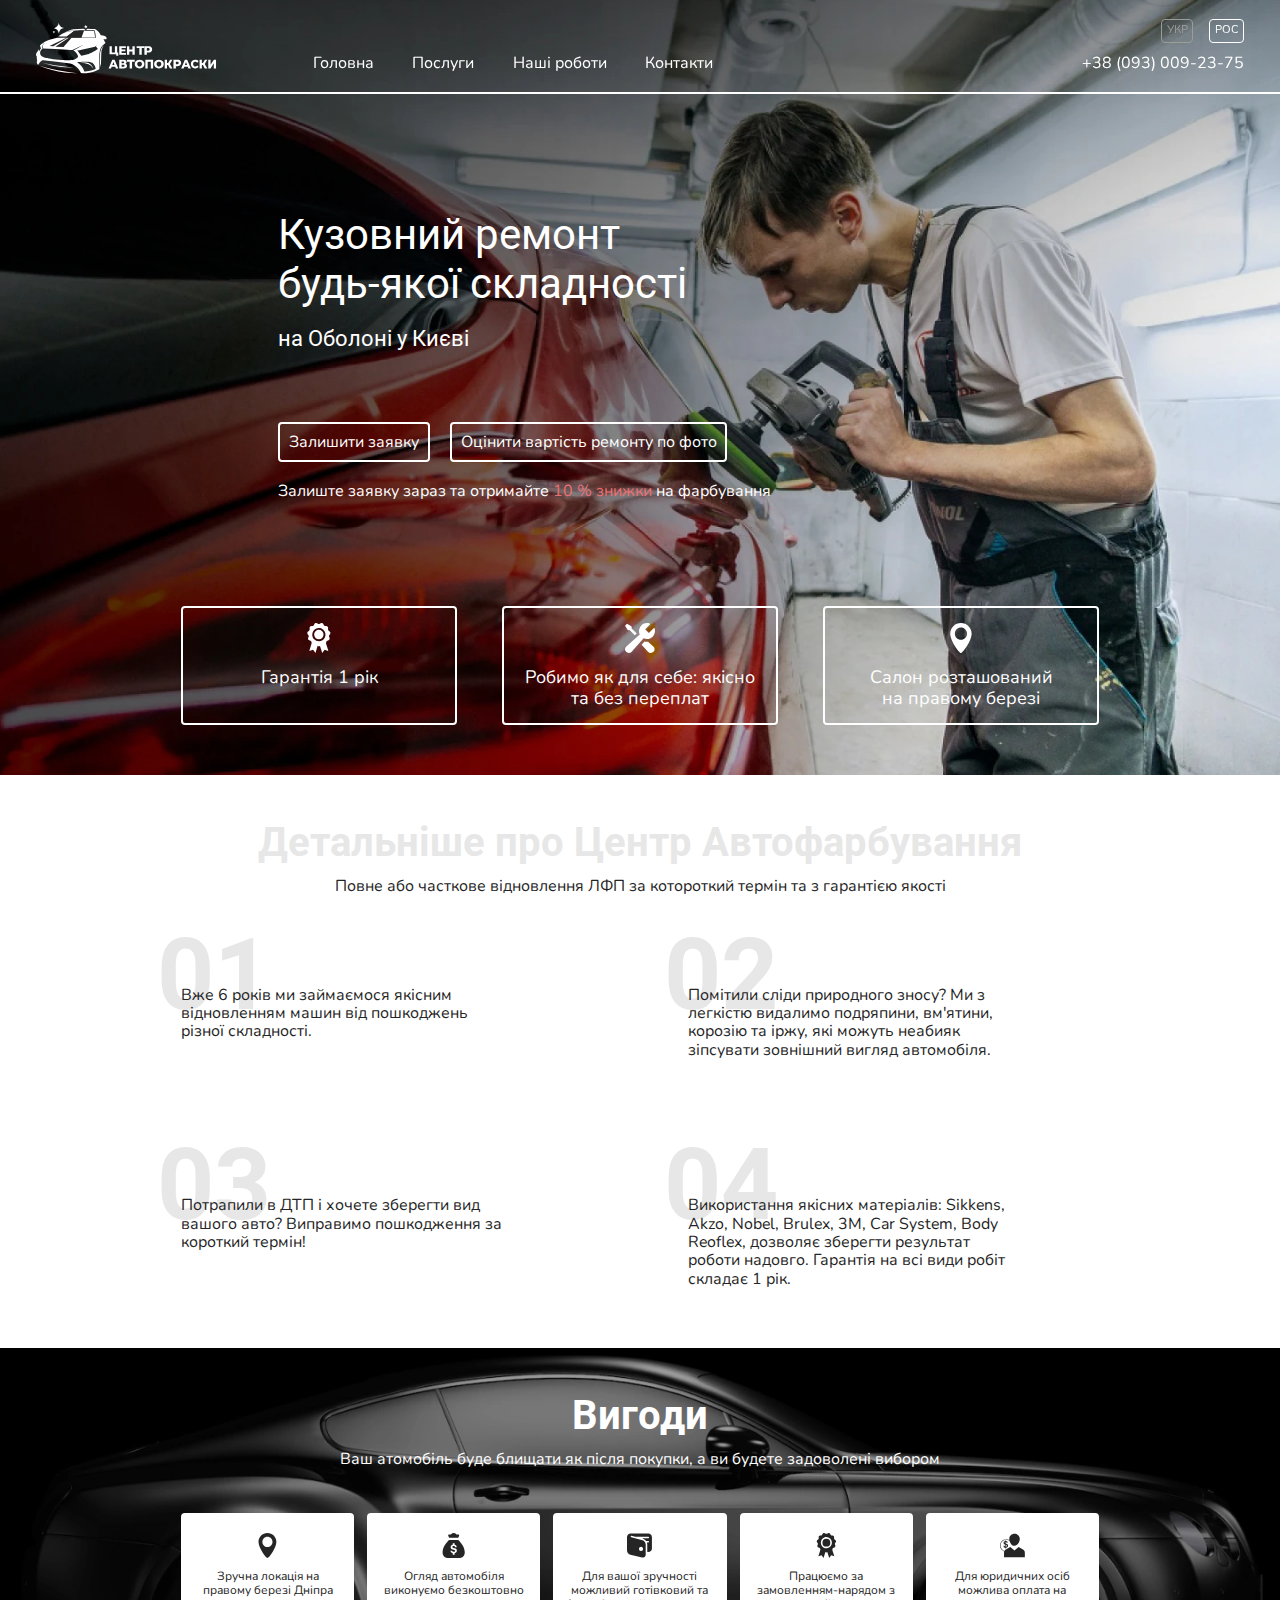
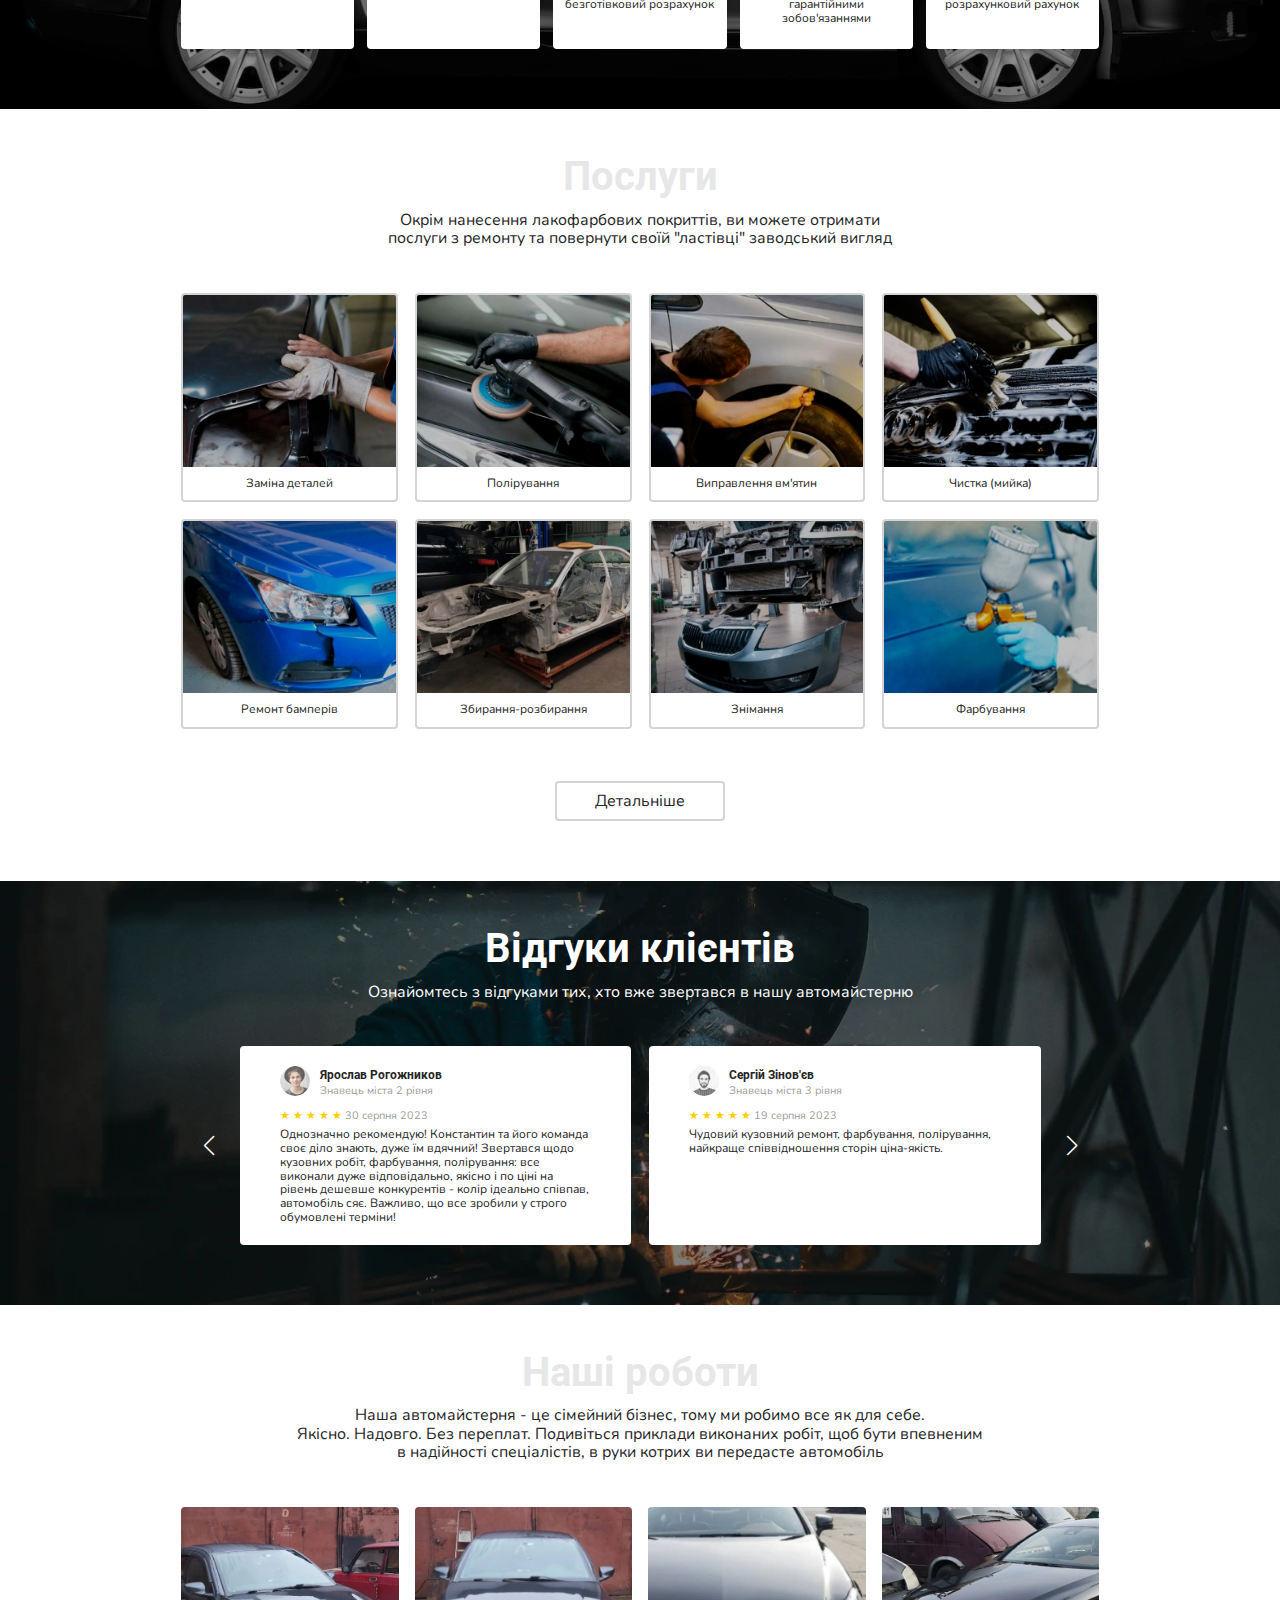
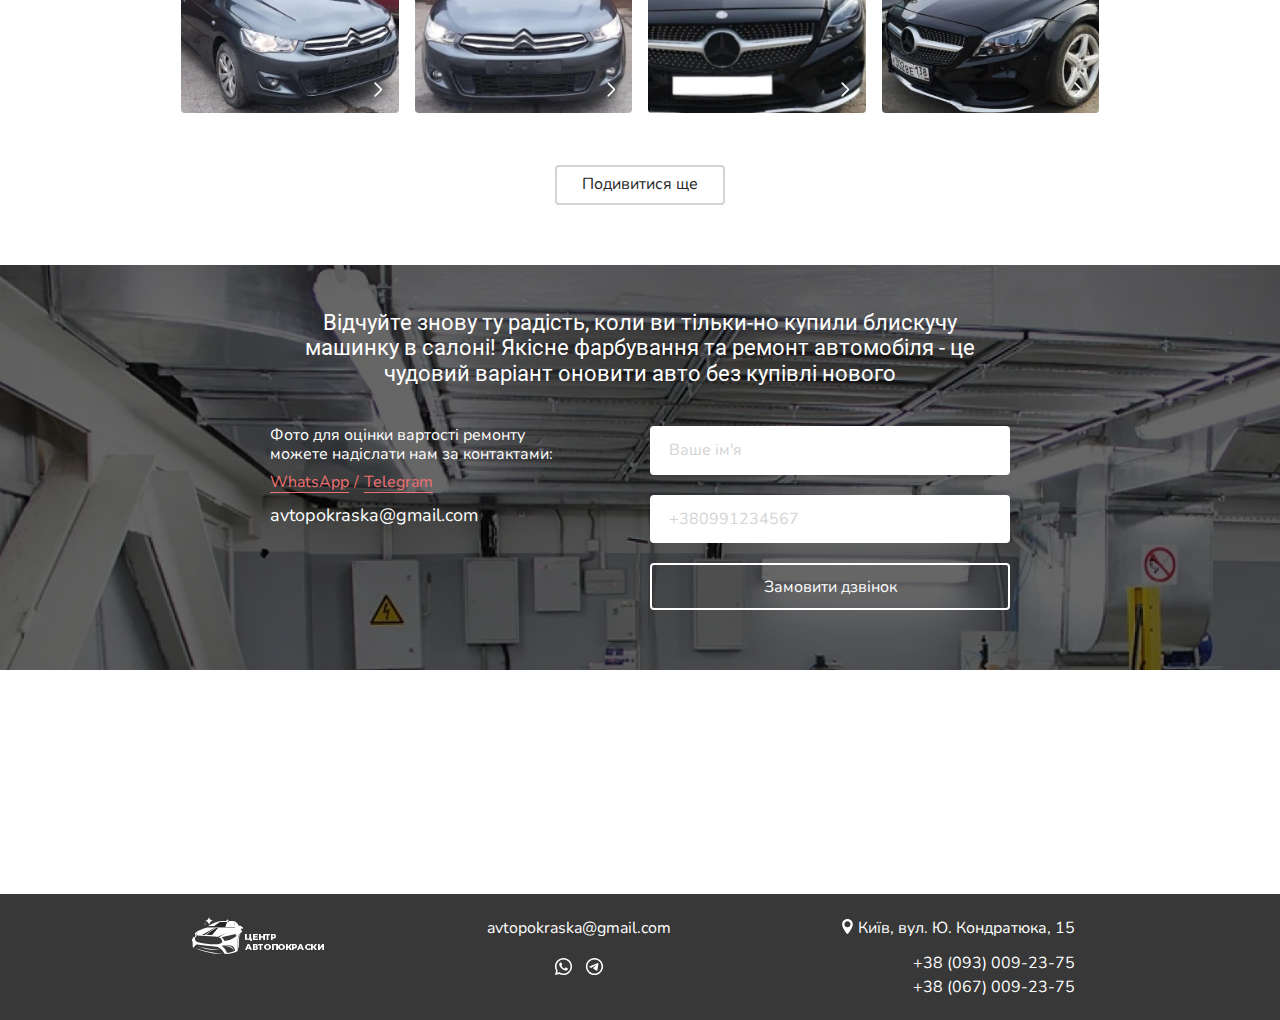
==== commit 4828ff07: "added ukrainian  html-pages" ====
--- a/index.html
+++ b/index.html
@@ -1,1040 +1,24 @@
 <!DOCTYPE html>
-<html lang="ru">
+<html lang="en">
   <head>
     <meta charset="UTF-8" />
     <meta name="viewport" content="width=device-width, initial-scale=1.0" />
-    <title>Центр автопокраски</title>
+    <title>Redirecting...</title>
+    <script>
+      document.addEventListener("DOMContentLoaded", function () {
+        // Получение предпочтений языка из браузера
+        let userLang = navigator.language || navigator.userLanguage;
 
-    <!-- Styles -->
-    <link rel="stylesheet" href="./css/swiper-bundle.min.css" />
-    <link rel="stylesheet" href="./css/main.min.css" />
+        // Перенаправление в зависимости от предпочтений языка
+        if (userLang.includes("ru")) {
+          window.location.href = "ru/home.html";
+        } else {
+          window.location.href = "uk/home.html";
+        }
+      });
+    </script>
   </head>
   <body>
-    <div class="wrapper">
-      <!-- Header -->
-      <header class="header header-main text-secondary" id="header">
-        <div class="header__container">
-          <nav class="header__nav">
-            <a href="index.html">
-              <img
-                class="header__logo"
-                src="/images/logo-header.svg"
-                alt="Логотип центра автопокраски"
-              />
-            </a>
-            <ul class="header__menu">
-              <li><a class="link-header" href="#">Главная</a></li>
-              <li><a class="link-header" href="services.html">Услуги</a></li>
-              <li>
-                <a class="link-header" href="works.html">Примеры работ</a>
-              </li>
-              <li><a class="link-header" href="contacts.html">Контакты</a></li>
-            </ul>
-            <button class="header__burger menu-btn-open" type="button">
-              <svg class="header__burger-icon icon__secondary">
-                <use href="/images/icons.svg#icon-burger"></use>
-              </svg>
-            </button>
-          </nav>
-          <address class="header__address">
-            <div class="header__location icon-text-address">
-              <svg class="icon__secondary" width="15" height="15">
-                <use href="/images/icons.svg#icon-location"></use>
-              </svg>
-              <p class="header__location-text">Киев, ул. Ю. Кондратюка, 15</p>
-            </div>
-            <a class="link-tel link-tel__header" href="tel:+380930092375"
-              >+38 (093) 009-23-75</a
-            >
-          </address>
-          <div class="mobile-menu">
-            <div class="mobile-menu__wrapper">
-              <button
-                class="mobile-menu__btn-close menu-btn-close"
-                type="button"
-              >
-                <svg
-                  class="mobile-menu__icon-close icon__secondary"
-                  width="13"
-                  height="13"
-                >
-                  <use href="/images/icons.svg#icon-close"></use>
-                </svg>
-              </button>
-              <div class="mobile-menu__container">
-                <nav class="mobile-menu__nav">
-                  <ul class="mobile-menu__menu">
-                    <li class="mobile-menu__menu-item">
-                      <a href="index.html">Главная</a>
-                    </li>
-                    <li class="mobile-menu__menu-item">
-                      <a href="services.html">Услуги</a>
-                    </li>
-                    <li class="mobile-menu__menu-item">
-                      <a href="works.html">Примеры работ</a>
-                    </li>
-                    <li class="mobile-menu__menu-item">
-                      <a href="contacts.html">Контакты</a>
-                    </li>
-                  </ul>
-                </nav>
-                <address>
-                  <ul>
-                    <li class="mobile-menu__address-item">
-                      <a href="tel:+380930092375">+38 (093) 009-23-75</a>
-                    </li>
-                    <li class="mobile-menu__address-item">
-                      <a href="tel:+380670092375">+38 (067) 009-23-75</a>
-                    </li>
-                  </ul>
-                </address>
-              </div>
-            </div>
-          </div>
-        </div>
-      </header>
-      <main>
-        <!-- Hero-section -->
-        <section class="hero-section text-secondary" id="hero-section">
-          <div class="container">
-            <div class="hero-section__container">
-              <h1 class="hero-section__title">
-                Кузовной ремонт любой сложности
-                <span class="hero-section__title--span"
-                  >на Оболони в Киеве</span
-                >
-              </h1>
-              <div class="hero-section__links">
-                <a class="hero-section__link link-border" href="contacts.html"
-                  >Оставить заявку</a
-                >
-                <a class="hero-section__link link-border" href="contacts.html"
-                  >Оценить стоимоть ремонта по фото</a
-                >
-              </div>
-              <p class="hero-section__text--m">
-                Оставляйте заявку сейчас <br />
-                и получите
-                <span class="text-accent">10 % скидку</span>
-                на покраску
-              </p>
-              <p class="hero-section__text--t">
-                Оставляйте заявку сейчас и получите
-                <span class="text-accent">10 % скидку</span>
-                на покраску
-              </p>
-            </div>
-            <ul class="hero-section__list">
-              <li class="hero-section__list-item">
-                <svg class="hero-section__list-icon">
-                  <use href="/images/icons.svg#icon-medal"></use>
-                </svg>
-                <p class="hero-section__list-text">Гарантия 1 год</p>
-              </li>
-              <li class="hero-section__list-item">
-                <svg class="hero-section__list-icon">
-                  <use href="/images/icons.svg#icon-tools"></use>
-                </svg>
-                <p class="hero-section__list-text">
-                  Делаем как для себя: качественно и без переплат
-                </p>
-              </li>
-              <li class="hero-section__list-item">
-                <svg class="hero-section__list-icon">
-                  <use href="/images/icons.svg#icon-location"></use>
-                </svg>
-                <p class="hero-section__list-text">
-                  Салон расположен <br />на правом берегу
-                </p>
-              </li>
-            </ul>
-          </div>
-        </section>
-
-        <!-- About-section -->
-        <section class="about-section section" id="about-section">
-          <div class="container">
-            <header class="about-section__heading text-centered">
-              <h2 class="section__title section__title--primary">
-                Подробнее о Центре Автопокраски
-              </h2>
-              <p class="section__heading-text">
-                Полное или частичное восстановление ЛКП за короткие сроки и с
-                гарантией качества
-              </p>
-            </header>
-            <ul class="about-section__list">
-              <li class="about-section__item about-section__item--01">
-                <p>
-                  Уже 6 лет мы занимаемся качественным восстановлением машин от
-                  повреждений разной сложности. Рейтинг нашей мастерской на
-                  Яндексе составляет 4,5.
-                </p>
-              </li>
-              <li class="about-section__item about-section__item--02">
-                <p>
-                  Заметили следы естественного износа? Мы легко удалим царапины,
-                  вмятины, коррозию и ржавчину, которые могут изрядно подпортить
-                  внешний вид автомобиля.
-                </p>
-              </li>
-              <li class="about-section__item about-section__item--03">
-                <p>
-                  Попали в ДТП и хотите сохранить вид вашего авто? Исправим
-                  повреждения за короткий срок!
-                </p>
-              </li>
-              <li class="about-section__item about-section__item--04">
-                <p>
-                  Использование качественных материалов: Sikkens, Akzo, Nobel,
-                  Brulex, 3M, Car System, Body Reoflex, позволяет сохранить
-                  результат работы надолго. Гарантия на все виды работ
-                  составляет 1 год.
-                </p>
-              </li>
-            </ul>
-          </div>
-        </section>
-
-        <!-- Gains-section -->
-        <section class="gains-section section text-centered" id="gains-section">
-          <div class="container">
-            <header class="section__heading text-secondary">
-              <h2 class="section__title">Выгоды</h2>
-              <p class="section__heading-text">
-                Ваш автомобиль будет блестеть как после покупки, а вы будете
-                довольны выбором
-              </p>
-            </header>
-            <ul class="gains-section__list">
-              <li class="gains-section__list-item">
-                <svg class="icon__primary gains-section__list-icon">
-                  <use href="/images/icons.svg#icon-location"></use>
-                </svg>
-                <p class="gains-section__list-text">
-                  Удобная локация на <br />
-                  правом берегу Днепра
-                </p>
-              </li>
-              <li class="gains-section__list-item">
-                <svg class="icon__primary gains-section__list-icon">
-                  <use href="/images/icons.svg#icon-pouch-dollar"></use>
-                </svg>
-                <p class="gains-section__list-text">
-                  Осмотр автомобиля <br />производится бесплатно
-                </p>
-              </li>
-              <li class="gains-section__list-item">
-                <svg class="icon__primary gains-section__list-icon">
-                  <use href="/images/icons.svg#icon-purse"></use>
-                </svg>
-                <p class="gains-section__list-text">
-                  Для вашего удобства возможен наличный и безналичный расчет
-                </p>
-              </li>
-              <li class="gains-section__list-item">
-                <svg class="icon__primary gains-section__list-icon">
-                  <use href="/images/icons.svg#icon-medal"></use>
-                </svg>
-                <p class="gains-section__list-text gains-section__list-text--0">
-                  Работаем по заказ-наряду <br />с гарантийными обязательствами
-                </p>
-                <p class="gains-section__list-text gains-section__list-text--m">
-                  Работаем по заказ-наряду с предоставлением гарантийных
-                  обязательств
-                </p>
-              </li>
-              <li class="gains-section__list-item">
-                <svg class="icon__primary gains-section__list-icon">
-                  <use href="/images/icons.svg#icon-man-dollar"></use>
-                </svg>
-                <p class="gains-section__list-text">
-                  Для юридических лиц возможна оплата на расчётный счёт
-                </p>
-              </li>
-            </ul>
-          </div>
-        </section>
-
-        <!-- Services-section -->
-        <section
-          class="services-section section text-centered"
-          id="services-section"
-        >
-          <div class="container">
-            <header class="section__heading">
-              <h2 class="section__title section__title--primary">Услуги</h2>
-              <p class="section__heading-text services-section__text">
-                Помимо нанесения лакокрасочных покрытий вы можете получить
-                услуги по ремонту и вернуть своей "ласточке" заводской вид
-              </p>
-            </header>
-            <ul class="services-section__list">
-              <li class="services-section__item service-card">
-                <a class="service-card__link" href="services.html">
-                  <div class="service-card__image service-card__image--1"></div>
-                  <p class="service-card__text">Замена деталей</p>
-                </a>
-              </li>
-              <li class="services-section__item service-card">
-                <a class="service-card__link" href="services.html">
-                  <div class="service-card__image service-card__image--2"></div>
-                  <p class="service-card__text">Полировка</p>
-                </a>
-              </li>
-              <li class="services-section__item service-card">
-                <a class="service-card__link" href="services.html">
-                  <div class="service-card__image service-card__image--3"></div>
-                  <p class="service-card__text">Исправление вмятин</p>
-                </a>
-              </li>
-              <li class="services-section__item service-card">
-                <a class="service-card__link" href="services.html">
-                  <div class="service-card__image service-card__image--4"></div>
-                  <p class="service-card__text">Чистка (мойка)</p>
-                </a>
-              </li>
-              <li class="services-section__item service-card">
-                <a class="service-card__link" href="services.html">
-                  <div class="service-card__image service-card__image--5"></div>
-                  <p class="service-card__text">Ремонт бамперов</p>
-                </a>
-              </li>
-              <li class="services-section__item service-card">
-                <a class="service-card__link" href="services.html">
-                  <div class="service-card__image service-card__image--6"></div>
-                  <p class="service-card__text">Сбор-разбор</p>
-                </a>
-              </li>
-              <li class="services-section__item service-card">
-                <a class="service-card__link" href="services.html">
-                  <div class="service-card__image service-card__image--7"></div>
-                  <p class="service-card__text">Съём</p>
-                </a>
-              </li>
-              <li class="services-section__item service-card">
-                <a class="service-card__link" href="services.html">
-                  <div class="service-card__image service-card__image--8"></div>
-                  <p class="service-card__text">Покраска</p>
-                </a>
-              </li>
-            </ul>
-          </div>
-          <a class="link-border link-section" href="services.html"
-            >Подробнее
-          </a>
-        </section>
-
-        <!-- Feedback-section -->
-        <section class="feedback-section section" id="feedback-section">
-          <div class="container">
-            <header class="section__heading text-centered text-secondary">
-              <h2 class="section__title">Отзывы клиентов</h2>
-              <p class="section__heading-text">
-                Посмотрите на отзывы тех, кто уже обращался в нашу
-                автомастерскую
-              </p>
-            </header>
-
-            <div class="swiper-container">
-              <div class="swiper-button-prev"></div>
-              <div class="swiper swiper-feedback swiperFeedback">
-                <div class="swiper-wrapper">
-                  <div class="swiper-slide feedback-card">
-                    <div class="feedback-card__heading">
-                      <picture>
-                        <source
-                          type="image/webp"
-                          srcset="
-                            ./images/feedback-photo1.webp    1x,
-                            ./images/feedback-photo1@2x.webp 2x
-                          "
-                        />
-                        <img
-                          class="feedback-card__user-photo"
-                          src="./images/feedback-photo1.png"
-                          srcset="
-                            ./images/feedback-photo1.png    1x,
-                            ./images/feedback-photo1@2x.png 2x
-                          "
-                          alt="Фото пользователя"
-                        />
-                      </picture>
-
-                      <div class="feedback-card__inner">
-                        <h4 class="feedback-card__user-name">
-                          Ярослав Рогожников
-                        </h4>
-                        <p
-                          class="feedback-card__user-status feedback-card__meta text-meta"
-                        >
-                          Знаток города 2 уровня
-                        </p>
-                      </div>
-                    </div>
-
-                    <p class="feedback-card__meta text-meta">
-                      <span class="text-meta-symbol"
-                        >&#9733; &#9733; &#9733; &#9733; &#9733;</span
-                      >
-                      30 августа 2023
-                    </p>
-                    <p>
-                      Однозначно рекомендую! Константин и его команда свое дело
-                      знают, очень им благодарен! Обращался по кузовным работам,
-                      покраске, полировке: все выполнили очень ответственно,
-                      качественно и по цене на уровень дешевле конкурентов -
-                      цвет идеально совпал, автомобиль сияет. Важно, что все
-                      сделали в строго оговоренные сроки!
-                    </p>
-                  </div>
-
-                  <div class="swiper-slide feedback-card">
-                    <div class="feedback-card__heading">
-                      <picture>
-                        <source
-                          type="image/webp"
-                          srcset="
-                            ./images/feedback-photo2.webp    1x,
-                            ./images/feedback-photo2@2x.webp 2x
-                          "
-                        />
-                        <img
-                          class="feedback-card__user-photo"
-                          src="./images/feedback-photo2.png"
-                          srcset="
-                            ./images/feedback-photo2.png    1x,
-                            ./images/feedback-photo2@2x.png 2x
-                          "
-                          alt="Фото пользователя"
-                        />
-                      </picture>
-
-                      <div class="feedback-card__inner">
-                        <h4 class="feedback-card__user-name">
-                          Сергей Зиновьев
-                        </h4>
-                        <p
-                          class="feedback-card__user-status feedback-card__meta text-meta"
-                        >
-                          Знаток города 3 уровня
-                        </p>
-                      </div>
-                    </div>
-
-                    <p class="feedback-card__meta text-meta">
-                      <span class="text-meta-symbol"
-                        >&#9733; &#9733; &#9733; &#9733; &#9733;</span
-                      >
-                      19 августа 2023
-                    </p>
-                    <p>
-                      Отличный кузовной ремонт, покраска, полировка, лучшее
-                      соотношение сторон цена-качество.
-                    </p>
-                  </div>
-
-                  <div class="swiper-slide feedback-card">
-                    <div class="feedback-card__heading">
-                      <picture>
-                        <source
-                          type="image/webp"
-                          srcset="
-                            ./images/feedback-photo3.webp    1x,
-                            ./images/feedback-photo3@2x.webp 2x
-                          "
-                        />
-                        <img
-                          class="feedback-card__user-photo"
-                          src="./images/feedback-photo3.png"
-                          srcset="
-                            ./images/feedback-photo3.png    1x,
-                            ./images/feedback-photo3@2x.png 2x
-                          "
-                          alt="Фото пользователя"
-                        />
-                      </picture>
-
-                      <div class="feedback-card__inner">
-                        <h4 class="feedback-card__user-name">Айя С.</h4>
-                        <p
-                          class="feedback-card__user-status feedback-card__meta text-meta"
-                        >
-                          Знаток города 2 уровня
-                        </p>
-                      </div>
-                    </div>
-
-                    <p class="feedback-card__meta text-meta">
-                      <span class="text-meta-symbol"
-                        >&#9733; &#9733; &#9733; &#9733; &#9733;</span
-                      >
-                      6 марта 2023
-                    </p>
-                    <p>
-                      Ударили в правое заднее крыло, когда ехал на работу. Стала
-                      искать поблизости автосервис. Нашла "Центр Автопокраски"
-                      на Кондратюка. Ребята очень быстро приехали на помощь с
-                      эвакуатором и отвезли в сервис. Сделали хорошо, очень
-                      быстро и очень качественно. Действительно хорошие ребята.
-                      Советую
-                    </p>
-                  </div>
-
-                  <div class="swiper-slide feedback-card">
-                    <div class="feedback-card__heading">
-                      <picture>
-                        <source
-                          type="image/webp"
-                          srcset="
-                            ./images/feedback-photo4.webp    1x,
-                            ./images/feedback-photo4@2x.webp 2x
-                          "
-                        />
-                        <img
-                          class="feedback-card__user-photo"
-                          src="./images/feedback-photo4.png"
-                          srcset="
-                            ./images/feedback-photo4.png    1x,
-                            ./images/feedback-photo4@2x.png 2x
-                          "
-                          alt="Фото пользователя"
-                        />
-                      </picture>
-
-                      <div class="feedback-card__inner">
-                        <h4 class="feedback-card__user-name">
-                          Viktor Malashin
-                        </h4>
-                        <p
-                          class="feedback-card__user-status feedback-card__meta text-meta"
-                        >
-                          Знаток города 2 уровня
-                        </p>
-                      </div>
-                    </div>
-
-                    <p class="feedback-card__meta text-meta">
-                      <span class="text-meta-symbol"
-                        >&#9733; &#9733; &#9733; &#9733; &#9733;</span
-                      >
-                      5 декабря 2023
-                    </p>
-                    <p>
-                      Отличные люди, хорошо делают, приятная обстановка, дёшево
-                      и качественно!!!
-                    </p>
-                  </div>
-                </div>
-              </div>
-              <div class="swiper-button-next"></div>
-            </div>
-          </div>
-        </section>
-
-        <!-- Works-section -->
-        <section class="works-section section text-centered" id="works-section">
-          <div class="container">
-            <header class="section__heading">
-              <h2 class="section__title section__title--primary">
-                Примеры работ
-              </h2>
-              <p class="section__heading-text works-section__text">
-                Наша автомастерская - это семейный бизнес, поэтому мы делаем все
-                как для себя.
-              </p>
-              <p class="section__heading-text works-section__text">
-                Качественно. Надолго. Без переплат. Посмотрите примеры
-                выполненных работ, чтобы быть уверенным в надежности
-                специалистов, в руки которых вы передадите автомобиль
-              </p>
-            </header>
-            <ul class="works-section__list">
-              <li class="work-card">
-                <input
-                  type="checkbox"
-                  class="work-card__toggle-checkbox"
-                  id="workCardToggle1"
-                />
-                <label for="workCardToggle1" class="work-card__toggle-label">
-                  <picture>
-                    <source
-                      type="image/webp"
-                      srcset="
-                        ./images/work1-before.webp    1x,
-                        ./images/work1-before@2x.webp 2x
-                      "
-                    />
-                    <img
-                      class="work-card__img work-card__img--before"
-                      id="img1-before"
-                      src="./images/work1-before.jpg"
-                      srcset="
-                        ./images/work1-before.jpg    1x,
-                        ./images/work1-before@2x.jpg 2x
-                      "
-                      alt="Разбитый Ситроен без переднего бампера до ремонта (вид на передне правое крыло)"
-                    />
-                  </picture>
-
-                  <picture>
-                    <source
-                      type="image/webp"
-                      srcset="
-                        ./images/work1-after.webp    1x,
-                        ./images/work1-after@2x.webp 2x
-                      "
-                    />
-                    <img
-                      class="work-card__img work-card__img--after"
-                      id="img1-after"
-                      src="./images/work1-after.jpg"
-                      srcset="
-                        ./images/work1-after.jpg    1x,
-                        ./images/work1-after@2x.jpg 2x
-                      "
-                      alt="Сине-серый Ситроен после ремонта и покраски (вид на передне правое крыло)"
-                    />
-                  </picture>
-                </label>
-                <svg
-                  class="work-card__next icon__secondary"
-                  width="9"
-                  height="15"
-                >
-                  <use href="/images/icons.svg#icon-next"></use>
-                </svg>
-              </li>
-
-              <li class="work-card">
-                <input
-                  type="checkbox"
-                  class="work-card__toggle-checkbox"
-                  id="workCardToggle2"
-                />
-                <label for="workCardToggle2" class="work-card__toggle-label">
-                  <picture>
-                    <source
-                      type="image/webp"
-                      srcset="
-                        ./images/work2-before.webp    1x,
-                        ./images/work2-before@2x.webp 2x
-                      "
-                    />
-                    <img
-                      class="work-card__img work-card__img--before"
-                      id="img2-before"
-                      src="./images/work2-before.jpg"
-                      srcset="
-                        ./images/work2-before.jpg    1x,
-                        ./images/work2-before@2x.jpg 2x
-                      "
-                      alt="Разбитый Ситроен без переднего бампера до ремонта (вид спереди)"
-                    />
-                  </picture>
-
-                  <picture>
-                    <source
-                      type="image/webp"
-                      srcset="
-                        ./images/work2-after.webp    1x,
-                        ./images/work2-after@2x.webp 2x
-                      "
-                    />
-                    <img
-                      class="work-card__img work-card__img--after"
-                      id="img2-after"
-                      src="./images/work2-after.jpg"
-                      srcset="
-                        ./images/work2-after.jpg    1x,
-                        ./images/work2-after@2x.jpg 2x
-                      "
-                      alt="Сине-серый Ситроен после ремонта и покраски (вид спереди)"
-                    />
-                  </picture>
-                </label>
-                <svg
-                  class="work-card__next icon__secondary"
-                  width="9"
-                  height="15"
-                >
-                  <use href="/images/icons.svg#icon-next"></use>
-                </svg>
-              </li>
-
-              <li class="work-card">
-                <input
-                  type="checkbox"
-                  class="work-card__toggle-checkbox"
-                  id="workCardToggle3"
-                />
-                <label for="workCardToggle3" class="work-card__toggle-label">
-                  <picture>
-                    <source
-                      type="image/webp"
-                      srcset="
-                        ./images/work3-before.webp    1x,
-                        ./images/work3-before@2x.webp 2x
-                      "
-                    />
-                    <img
-                      class="work-card__img work-card__img--before"
-                      id="img3-before"
-                      src="./images/work3-before.jpg"
-                      srcset="
-                        ./images/work3-before.jpg    1x,
-                        ./images/work3-before@2x.jpg 2x
-                      "
-                      alt="Мерседес до покраски (вид спереди)"
-                    />
-                  </picture>
-
-                  <picture>
-                    <source
-                      type="image/webp"
-                      srcset="
-                        ./images/work3-after.webp    1x,
-                        ./images/work3-after@2x.webp 2x
-                      "
-                    />
-                    <img
-                      class="work-card__img work-card__img--after"
-                      id="img3-after"
-                      src="./images/work3-after.jpg"
-                      srcset="
-                        ./images/work3-after.jpg    1x,
-                        ./images/work3-after@2x.jpg 2x
-                      "
-                      alt="Темно-синий Мерседес после покраски (вид спереди)"
-                    />
-                  </picture>
-                </label>
-                <svg
-                  class="work-card__next icon__secondary"
-                  width="9"
-                  height="15"
-                >
-                  <use href="/images/icons.svg#icon-next"></use>
-                </svg>
-              </li>
-
-              <li class="work-card">
-                <input
-                  type="checkbox"
-                  class="work-card__toggle-checkbox"
-                  id="workCardToggle4"
-                />
-                <label for="workCardToggle4" class="work-card__toggle-label">
-                  <picture>
-                    <source
-                      type="image/webp"
-                      srcset="
-                        ./images/work4-before.webp    1x,
-                        ./images/work4-before@2x.webp 2x
-                      "
-                    />
-                    <img
-                      class="work-card__img work-card__img--before"
-                      id="img4-before"
-                      src="./images/work4-before.jpg"
-                      srcset="
-                        ./images/work4-before.jpg    1x,
-                        ./images/work4-before@2x.jpg 2x
-                      "
-                      alt="Мерседес до покраски (вид на переднее левое крыло)"
-                    />
-                  </picture>
-
-                  <picture>
-                    <source
-                      type="image/webp"
-                      srcset="
-                        ./images/work4-after.webp    1x,
-                        ./images/work4-after@2x.webp 2x
-                      "
-                    />
-                    <img
-                      class="work-card__img work-card__img--after"
-                      id="img4-after"
-                      src="./images/work4-after.jpg"
-                      srcset="
-                        ./images/work4-after.jpg    1x,
-                        ./images/work4-after@2x.jpg 2x
-                      "
-                      alt="Темно-синий Мерседес после покраски (вид на переднее левое крыло)"
-                    />
-                  </picture>
-                </label>
-                <svg
-                  class="work-card__next icon__secondary"
-                  width="9"
-                  height="15"
-                >
-                  <use href="/images/icons.svg#icon-next"></use>
-                </svg>
-              </li>
-            </ul>
-            <a class="link-border link-section" href="works.html"
-              >Посмотреть еще</a
-            >
-          </div>
-        </section>
-
-        <!-- Contact-section -->
-        <section class="contact-section" id="contact-section-home">
-          <div class="contact-section__wrapper">
-            <div class="contact-section__container text-secondary">
-              <h2 class="visually-hidden">Контакты</h2>
-              <p class="contact-section__heading-text text-centered">
-                Испытайте снова ту радость, когда вы только купили блестящую
-                машинку в салоне! Качественный покрас и ремонт автомобиля - это
-                отличный вариант обновить авто без покупки нового
-              </p>
-              <div class="contact-section__inner">
-                <div class="contact-section__content">
-                  <address class="contact-section__add">
-                    <p class="contact-section__add-text">
-                      Фото для оценки стоимости ремонта можете отправить нам по
-                      контактам:
-                    </p>
-                    <div class="contact-section__apps">
-                      <a
-                        class="link-accent"
-                        href="https://whatsapp/avtopokraska"
-                        >WhatsApp</a
-                      >
-                      <p>/</p>
-                      <a class="link-accent" href="https://t.me/s/avtopokraska"
-                        >Telegram</a
-                      >
-                    </div>
-                    <a
-                      class="contact-section__email-link link-text"
-                      href="mailto:avtopokraska@gmail.com"
-                      >avtopokraska@gmail.com</a
-                    >
-                  </address>
-                  <form
-                    class="contact-section__form call-form"
-                    name="contact-form"
-                    autocomplete="off"
-                  >
-                    <div class="input__form-field">
-                      <label
-                        class="input__label visually-hidden"
-                        for="user-name"
-                        >Ваше имя</label
-                      >
-                      <input
-                        class="input__control"
-                        type="text"
-                        name="user-name"
-                        id="user-name"
-                        placeholder="Ваше имя"
-                        required
-                      />
-                    </div>
-
-                    <div class="input__form-field">
-                      <label class="input__label visually-hidden" for="user-tel"
-                        >+38-123-456-78-90</label
-                      >
-                      <input
-                        class="input__control"
-                        type="tel"
-                        name="user-tel"
-                        id="user-tel"
-                        pattern="\+38[0-9]{10}"
-                        placeholder="+380991234567"
-                        required
-                      />
-                    </div>
-
-                    <button
-                      class="button-order contact-section__form-button submit-btn"
-                      type="submit"
-                    >
-                      Заказать звонок
-                    </button>
-                  </form>
-                </div>
-              </div>
-            </div>
-          </div>
-          <iframe
-            class="contact-section__map"
-            src="https://www.google.com/maps/embed?pb=!1m18!1m12!1m3!1d1268.2323512430671!2d30.464360013375558!3d50.525526147618535!2m3!1f0!2f0!3f0!3m2!1i1024!2i768!4f13.1!3m3!1m2!1s0x40d4d28b1f1d4905%3A0xbfe284b5cde389b!2z0YPQuy4g0K7RgNC40Y8g0JrQvtC90LTRgNCw0YLRjtC60LAsIDE1LCDQmtC40LXQsiwgMDIwMDA!5e0!3m2!1sru!2sua!4v1718128025096!5m2!1sru!2sua"
-            allowfullscreen=""
-            loading="lazy"
-            referrerpolicy="no-referrer-when-downgrade"
-          >
-          </iframe>
-        </section>
-      </main>
-
-      <!-- Footer -->
-      <footer class="footer text-secondary">
-        <div class="container">
-          <!-- Footer-mobile -->
-          <div class="footer-m">
-            <a href="index.html">
-              <img
-                class="footer-m__logo"
-                src="/images/logo-footer.svg"
-                alt="Логотип центра автопокраски"
-              />
-            </a>
-
-            <address>
-              <ul class="footer-m__address-list text-centered">
-                <li>
-                  <a href="tel:+380930092375">+38 (093) 009-23-75</a>
-                </li>
-                <li>
-                  <p>Киев, ул. Кондратюка, 15</p>
-                </li>
-                <li>
-                  <a href="mailto:avtopokraska@gmail.com"
-                    >avtopokraska@gmail.com</a
-                  >
-                </li>
-                <li>
-                  <div class="footer__social-icons">
-                    <a href="https://whatsapp/avtopokraska">
-                      <svg class="icon__accent" width="25" height="25">
-                        <use href="/images/icons.svg#icon-whatsapp"></use>
-                      </svg>
-                    </a>
-
-                    <a href="https://t.me/s/avtopokraska">
-                      <svg class="icon__accent" width="25" height="25">
-                        <use href="/images/icons.svg#icon-telegram"></use>
-                      </svg>
-                    </a>
-                  </div>
-                </li>
-              </ul>
-            </address>
-          </div>
-
-          <!-- Footer-tablet -->
-          <div class="footer-t">
-            <a href="index.html">
-              <img
-                class="footer-t__logo"
-                src="/images/logo-footer.svg"
-                alt="Логотип центра автопокраски"
-              />
-            </a>
-            <address class="footer-t__address">
-              <ul class="footer-t__social-list text-centered">
-                <li class="footer-t__social-item">
-                  <a class="link-text" href="mailto:avtopokraska@gmail.com"
-                    >avtopokraska@gmail.com</a
-                  >
-                </li>
-                <li class="footer-t__social-item">
-                  <div class="footer__social-icons">
-                    <a href="https://whatsapp/avtopokraska">
-                      <svg class="icon__accent" width="25" height="25">
-                        <use href="/images/icons.svg#icon-whatsapp"></use>
-                      </svg>
-                    </a>
-
-                    <a href="https://t.me/s/avtopokraska">
-                      <svg class="icon__accent" width="25" height="25">
-                        <use href="/images/icons.svg#icon-telegram"></use>
-                      </svg>
-                    </a>
-                  </div>
-                </li>
-              </ul>
-              <ul class="footer-t__address-list">
-                <li class="footer-t__address-item icon-text-address">
-                  <svg class="icon__secondary" width="15" height="15">
-                    <use href="/images/icons.svg#icon-location"></use>
-                  </svg>
-                  <p>Киев, ул. Ю. Кондратюка, 15</p>
-                </li>
-                <li class="footer-t__address-item">
-                  <a
-                    class="footer-t__address-link link-tel link-tel__footer"
-                    href="tel:+380930092375"
-                    >+38 (093) 009-23-75</a
-                  >
-                  <a
-                    class="footer-t__address-link link-tel link-tel__footer"
-                    href="tel:+380670092375"
-                    >+38 (067) 009-23-75</a
-                  >
-                </li>
-              </ul>
-            </address>
-          </div>
-
-          <!-- Footer-desktop -->
-          <div class="footer-d">
-            <div class="footer-d__container">
-              <a href="index.html">
-                <img
-                  class="footer-d__logo"
-                  src="/images/logo-footer.svg"
-                  alt="Логотип центра автопокраски"
-                />
-              </a>
-              <address class="footer-d__address">
-                <ul class="footer-d__address-list">
-                  <li class="footer-d__address-item icon-text-address">
-                    <svg class="icon__secondary" width="15" height="15">
-                      <use href="/images/icons.svg#icon-location"></use>
-                    </svg>
-                    <p>Киев, ул. Ю. Кондратюка, 15</p>
-                  </li>
-                  <li class="footer-d__address-item">
-                    <a class="link-text" href="mailto:avtopokraska@gmail.com"
-                      >avtopokraska@gmail.com</a
-                    >
-                  </li>
-                  <li class="footer-d__address-item">
-                    <div class="footer__social-icons">
-                      <a href="https://whatsapp/avtopokraska">
-                        <svg class="icon__accent" width="30" height="30">
-                          <use href="/images/icons.svg#icon-whatsapp"></use>
-                        </svg>
-                      </a>
-
-                      <a href="https://t.me/s/avtopokraska">
-                        <svg class="icon__accent" width="30" height="30">
-                          <use href="/images/icons.svg#icon-telegram"></use>
-                        </svg>
-                      </a>
-                    </div>
-                  </li>
-                  <li class="footer-d__address-item">
-                    <a
-                      class="footer-d__address-link link-tel link-tel__footer"
-                      href="tel:+380930092375"
-                      >+38 (093) 009-23-75</a
-                    >
-                    <a
-                      class="footer-d__address-link link-tel link-tel__footer"
-                      href="tel:+380670092375"
-                      >+38 (067) 009-23-75</a
-                    >
-                  </li>
-                </ul>
-              </address>
-            </div>
-          </div>
-        </div>
-      </footer>
-    </div>
-
-    <!-- Scripts -->
-    <script src="./js/swiper-bundle.min.js"></script>
-    <script src="./js/header.js"></script>
-    <script src="./js/mobile-menu.js"></script>
-    <script src="./js/slider-feedback.js"></script>
-    <script src="./js/btn-change-label.js"></script>
+    <p>Redirecting...</p>
   </body>
 </html>
